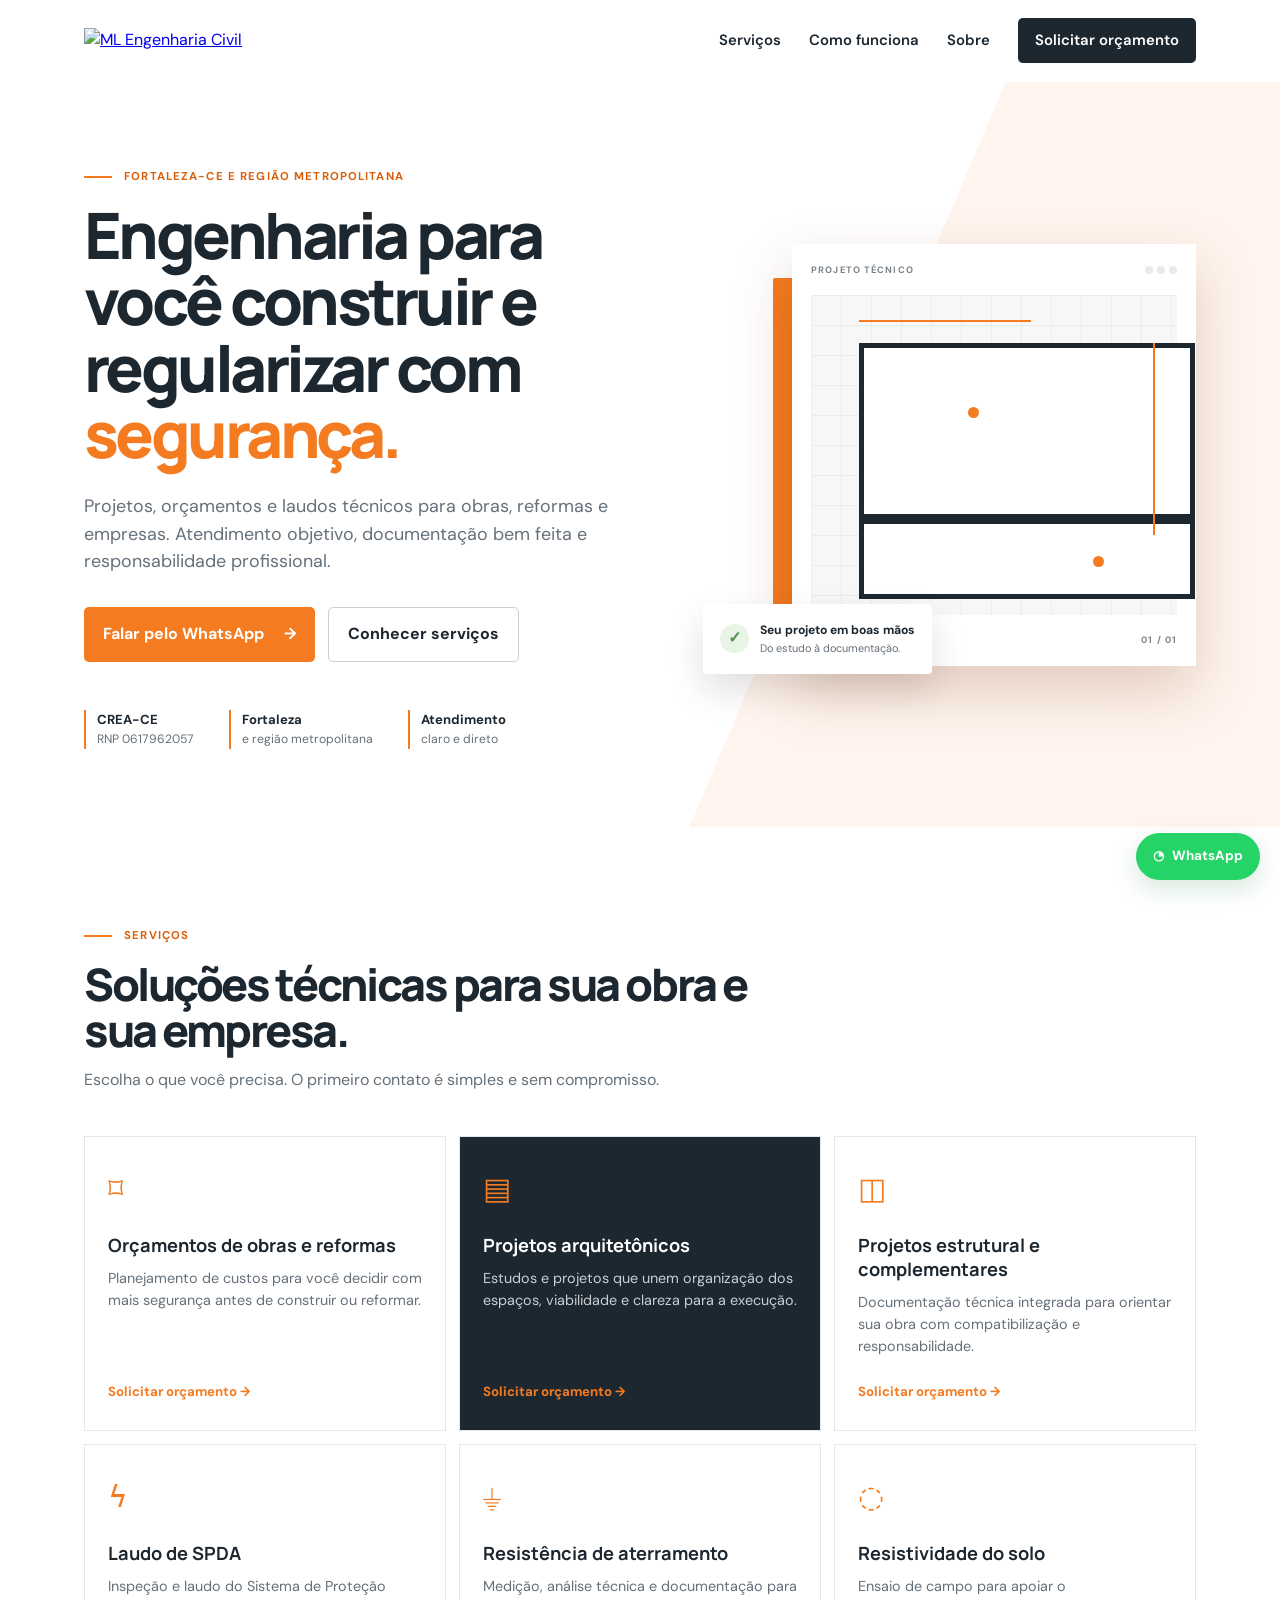
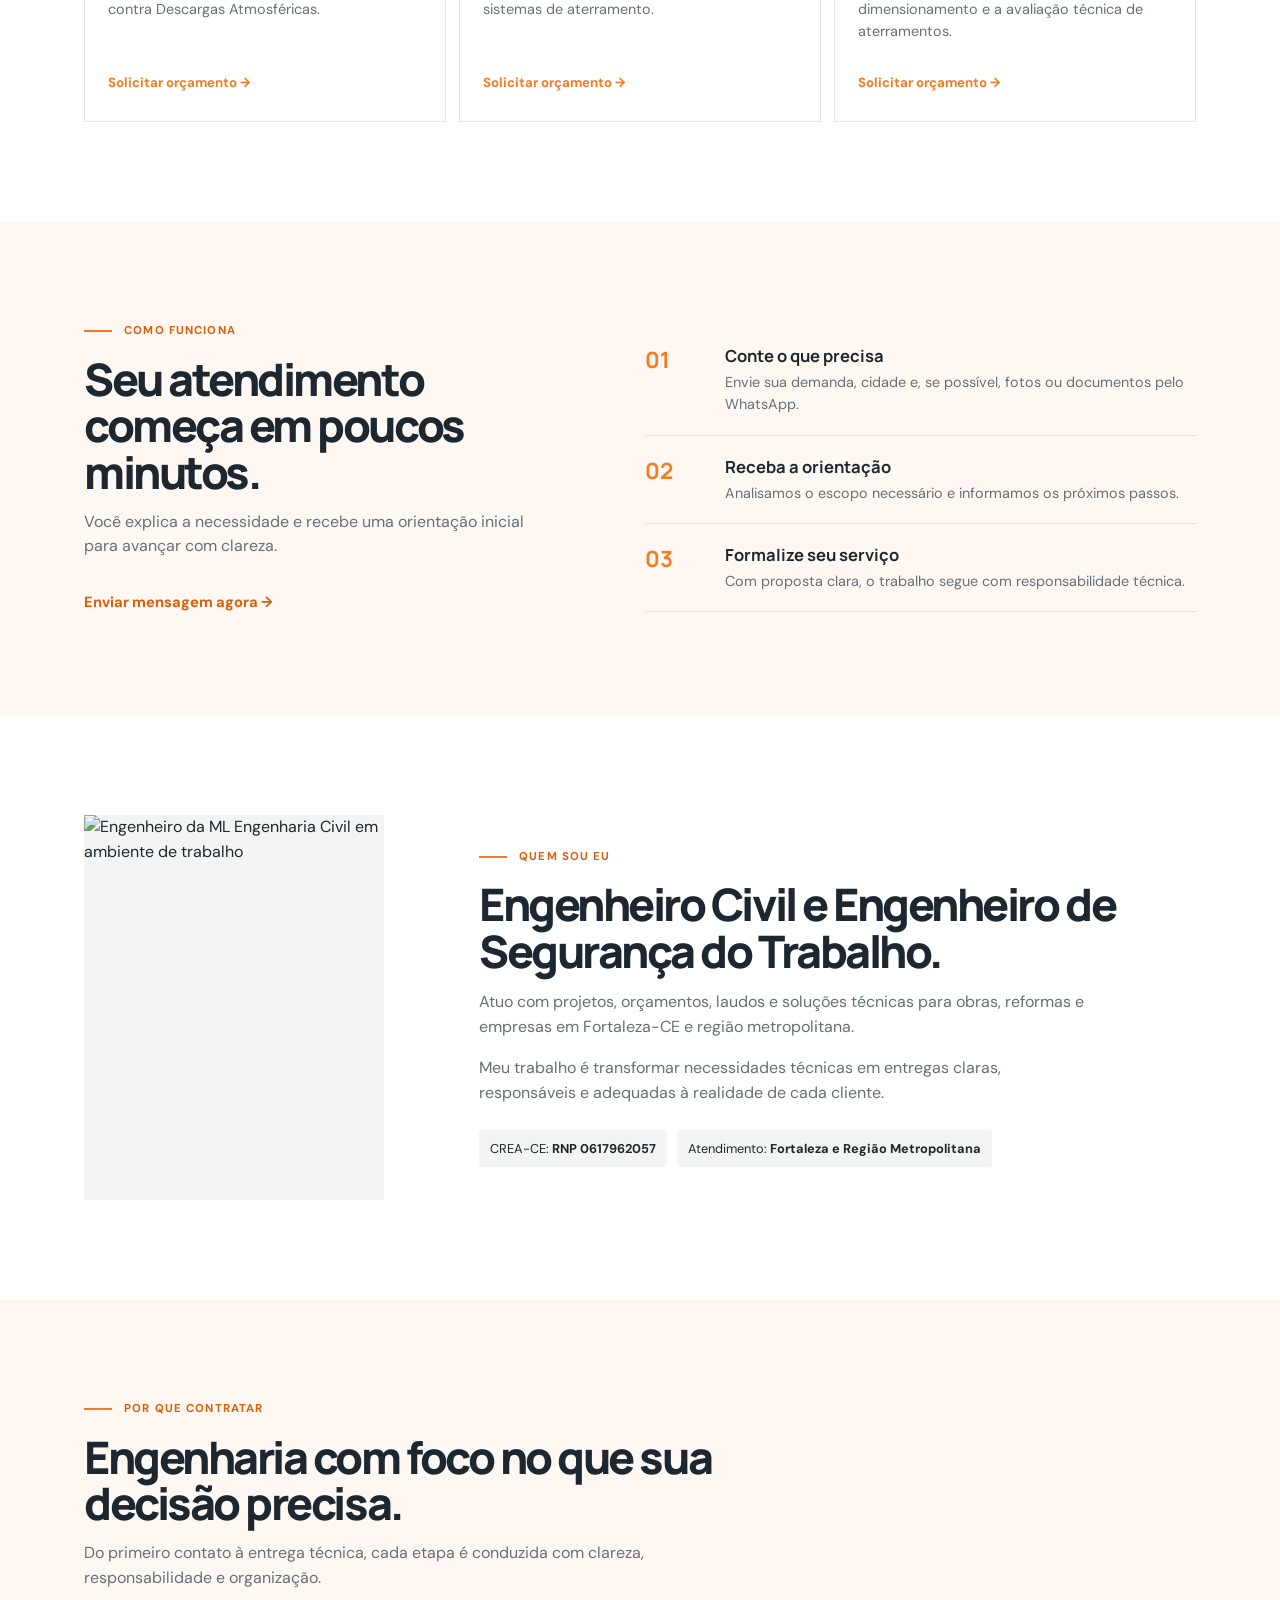
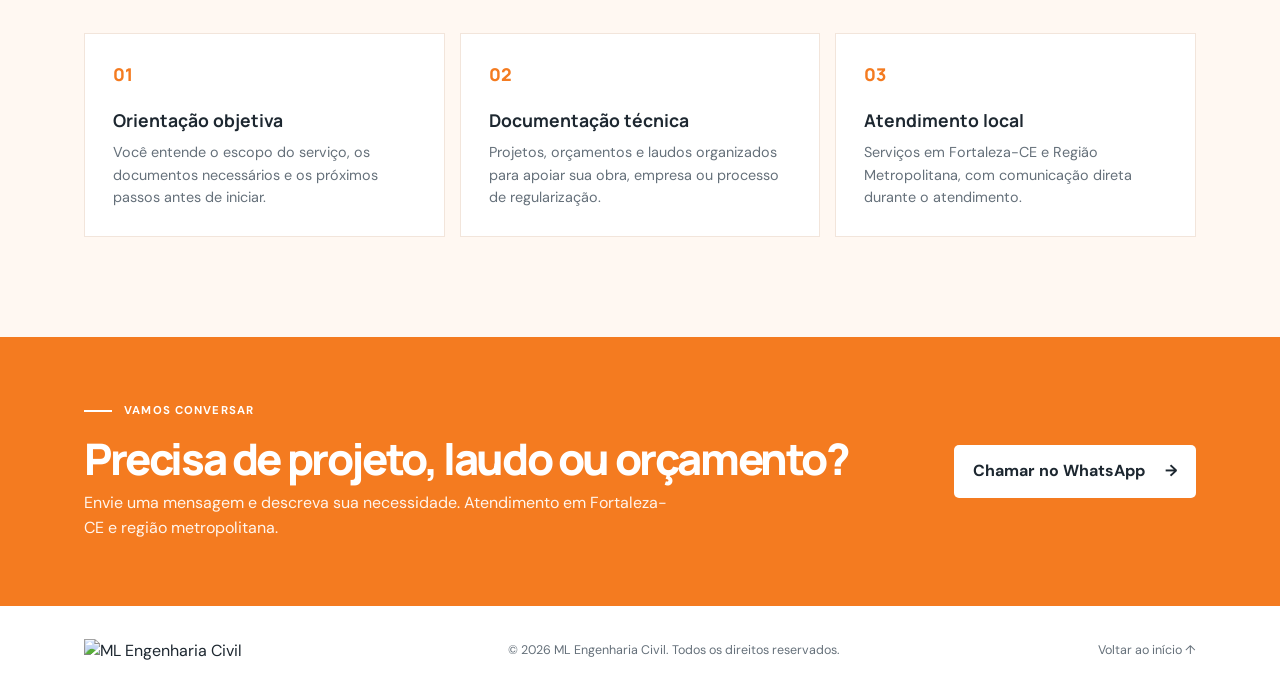
==== index.html @ 09a80d96 "Add files via upload" ====
<!doctype html>
<html lang="pt-BR">
  <head>
    <meta charset="UTF-8" />
    <meta name="viewport" content="width=device-width, initial-scale=1.0" />
    <meta name="description" content="ML Engenharia Civil em Fortaleza-CE: projetos, orçamentos, laudos de SPDA, aterramento e segurança do trabalho." />
    <meta name="theme-color" content="#f47b20" />
    <title>ML Engenharia Civil | Projetos, Laudos e Orçamentos</title>
    <link rel="preconnect" href="https://fonts.googleapis.com" />
    <link rel="preconnect" href="https://fonts.gstatic.com" crossorigin />
    <link href="https://fonts.googleapis.com/css2?family=DM+Sans:wght@400;500;600;700&family=Manrope:wght@600;700;800&display=swap" rel="stylesheet" />
    <link rel="stylesheet" href="styles.css" />
    <link rel="stylesheet" href="updates.css" />
  </head>
  <body>
    <header class="topbar">
      <div class="container nav">
        <a class="brand" href="#inicio" aria-label="ML Engenharia Civil">
          <img src="assets/logo_ml_engenharia.png" alt="ML Engenharia Civil" />
        </a>
        <button class="menu-button" aria-label="Abrir menu" aria-expanded="false">☰</button>
        <nav aria-label="Navegação principal">
          <a href="#servicos">Serviços</a>
          <a href="#como-funciona">Como funciona</a>
          <a href="#sobre">Sobre</a>
          <a class="nav-cta whatsapp-link" href="#contato">Solicitar orçamento</a>
        </nav>
      </div>
    </header>

    <main>
      <section class="hero" id="inicio">
        <div class="container hero-grid">
          <div class="hero-copy">
            <p class="eyebrow"><span></span> Fortaleza-CE e Região Metropolitana</p>
            <h1>Engenharia para você construir e regularizar com <em>segurança.</em></h1>
            <p class="lead">Projetos, orçamentos e laudos técnicos para obras, reformas e empresas. Atendimento objetivo, documentação bem feita e responsabilidade profissional.</p>
            <div class="hero-actions">
              <a class="button button-primary whatsapp-link" href="#contato">Falar pelo WhatsApp <span>→</span></a>
              <a class="button button-secondary" href="#servicos">Conhecer serviços</a>
            </div>
            <div class="trust-row" aria-label="Diferenciais">
              <div><strong>CREA-CE</strong><span>RNP 0617962057</span></div>
              <div><strong>Fortaleza</strong><span>e região metropolitana</span></div>
              <div><strong>Atendimento</strong><span>claro e direto</span></div>
            </div>
          </div>
          <div class="hero-visual" aria-hidden="true">
            <div class="orange-block"></div>
            <div class="drawing-card">
              <div class="drawing-top"><span>PROJETO TÉCNICO</span><i></i><i></i><i></i></div>
              <div class="plan"><div class="room r1"></div><div class="room r2"></div><div class="room r3"></div><div class="dimension d1"></div><div class="dimension d2"></div><b class="pin p1"></b><b class="pin p2"></b></div>
              <div class="drawing-foot"><span>ESTUDO PRELIMINAR</span><strong>01 / 01</strong></div>
            </div>
            <div class="float-card"><span class="check">✓</span><div><strong>Seu projeto em boas mãos</strong><small>Do estudo à documentação.</small></div></div>
          </div>
        </div>
      </section>

      <section class="services section" id="servicos">
        <div class="container">
          <div class="section-heading"><p class="eyebrow"><span></span> Serviços</p><h2>Soluções técnicas para sua obra e sua empresa.</h2><p>Escolha o que você precisa. O primeiro contato é simples e sem compromisso.</p></div>
          <div class="service-grid">
            <article class="service-card"><div class="icon">⌑</div><h3>Orçamentos de obras e reformas</h3><p>Planejamento de custos para você decidir com mais segurança antes de construir ou reformar.</p><a class="whatsapp-link" href="#contato" data-service="Orçamento de obra ou reforma">Solicitar orçamento →</a></article>
            <article class="service-card featured"><div class="icon">▤</div><h3>Projetos arquitetônicos</h3><p>Estudos e projetos que unem organização dos espaços, viabilidade e clareza para a execução.</p><a class="whatsapp-link" href="#contato" data-service="Projeto arquitetônico">Solicitar orçamento →</a></article>
            <article class="service-card"><div class="icon">◫</div><h3>Projetos estrutural e complementares</h3><p>Documentação técnica integrada para orientar sua obra com compatibilização e responsabilidade.</p><a class="whatsapp-link" href="#contato" data-service="Projeto estrutural ou complementar">Solicitar orçamento →</a></article>
            <article class="service-card"><div class="icon">ϟ</div><h3>Laudo de SPDA</h3><p>Inspeção e laudo do Sistema de Proteção contra Descargas Atmosféricas.</p><a class="whatsapp-link" href="#contato" data-service="Laudo de SPDA">Solicitar orçamento →</a></article>
            <article class="service-card"><div class="icon">⏚</div><h3>Resistência de aterramento</h3><p>Medição, análise técnica e documentação para sistemas de aterramento.</p><a class="whatsapp-link" href="#contato" data-service="Laudo de resistência de aterramento">Solicitar orçamento →</a></article>
            <article class="service-card"><div class="icon">◌</div><h3>Resistividade do solo</h3><p>Ensaio de campo para apoiar o dimensionamento e a avaliação técnica de aterramentos.</p><a class="whatsapp-link" href="#contato" data-service="Ensaio de resistividade do solo">Solicitar orçamento →</a></article>
          </div>
        </div>
      </section>

      <section class="process section" id="como-funciona">
        <div class="container process-layout">
          <div><p class="eyebrow"><span></span> Como funciona</p><h2>Seu atendimento começa em poucos minutos.</h2><p class="lead small">Você explica a necessidade e recebe uma orientação inicial para avançar com clareza.</p><a class="text-link whatsapp-link" href="#contato">Enviar mensagem agora →</a></div>
          <ol class="steps"><li><span>01</span><div><h3>Conte o que precisa</h3><p>Envie sua demanda, cidade e, se possível, fotos ou documentos pelo WhatsApp.</p></div></li><li><span>02</span><div><h3>Receba a orientação</h3><p>Analisamos o escopo necessário e informamos os próximos passos.</p></div></li><li><span>03</span><div><h3>Formalize seu serviço</h3><p>Com proposta clara, o trabalho segue com responsabilidade técnica.</p></div></li></ol>
        </div>
      </section>

      <section class="about section" id="sobre">
        <div class="container about-grid"><div class="profile-photo"><img src="assets/engenheiro-ml.jpg" alt="Engenheiro da ML Engenharia Civil em ambiente de trabalho" /></div><div><p class="eyebrow"><span></span> Quem sou eu</p><h2>Engenheiro Civil e Engenheiro de Segurança do Trabalho.</h2><p>Atuo com projetos, orçamentos, laudos e soluções técnicas para obras, reformas e empresas em Fortaleza-CE e região metropolitana.</p><p>Meu trabalho é transformar necessidades técnicas em entregas claras, responsáveis e adequadas à realidade de cada cliente.</p><div class="credentials"><span>CREA-CE: <b>RNP 0617962057</b></span><span>Atendimento: <b>Fortaleza e Região Metropolitana</b></span></div></div></div>
      </section>

      <section class="testimonials section" id="diferenciais"><div class="container"><div class="section-heading"><p class="eyebrow"><span></span> Por que contratar</p><h2>Engenharia com foco no que sua decisão precisa.</h2><p>Do primeiro contato à entrega técnica, cada etapa é conduzida com clareza, responsabilidade e organização.</p></div><div class="testimonial-grid"><article class="difference-card"><span>01</span><h3>Orientação objetiva</h3><p>Você entende o escopo do serviço, os documentos necessários e os próximos passos antes de iniciar.</p></article><article class="difference-card"><span>02</span><h3>Documentação técnica</h3><p>Projetos, orçamentos e laudos organizados para apoiar sua obra, empresa ou processo de regularização.</p></article><article class="difference-card"><span>03</span><h3>Atendimento local</h3><p>Serviços em Fortaleza-CE e Região Metropolitana, com comunicação direta durante o atendimento.</p></article></div></div></section>

      <section class="contact" id="contato"><div class="container contact-box"><div><p class="eyebrow light"><span></span> Vamos conversar</p><h2>Precisa de projeto, laudo ou orçamento?</h2><p>Envie uma mensagem e descreva sua necessidade. Atendimento em Fortaleza-CE e região metropolitana.</p></div><a class="button button-white whatsapp-link" href="#contato">Chamar no WhatsApp <span>→</span></a></div></section>
    </main>

    <footer><div class="container footer"><img src="assets/logo_ml_engenharia.png" alt="ML Engenharia Civil" /><p>© <span id="year"></span> ML Engenharia Civil. Todos os direitos reservados.</p><a href="#inicio">Voltar ao início ↑</a></div></footer>
    <a class="floating-whatsapp whatsapp-link" href="#contato" aria-label="Falar pelo WhatsApp">◔<span>WhatsApp</span></a>
    <script src="script.js"></script>
  </body>
</html>
---- styles.css ----
:root{--orange:#f47b20;--orange-dark:#d95f0a;--ink:#1d2730;--muted:#65707a;--cream:#fff8f2;--line:#e5e8ea}*{box-sizing:border-box}html{scroll-behavior:smooth}body{margin:0;color:var(--ink);font-family:"DM Sans",sans-serif;line-height:1.55}.container{max-width:1160px;margin:auto;padding:0 24px}.topbar{height:82px;display:flex;align-items:center;background:#fff;position:sticky;top:0;z-index:20;border-bottom:1px solid transparent}.nav{display:flex;align-items:center;justify-content:space-between;width:100%}.brand img{display:block;width:225px;height:auto}.nav nav{display:flex;gap:28px;align-items:center}.nav nav a{font-size:.93rem;font-weight:600;text-decoration:none;color:var(--ink)}.nav .nav-cta{background:var(--ink);color:#fff;padding:11px 17px;border-radius:5px}.menu-button{display:none;background:none;border:0;font-size:1.5rem}.hero{overflow:hidden;background:linear-gradient(113deg,#fff 63%,#fff5ee 63%);padding:86px 0 78px}.hero-grid{display:grid;grid-template-columns:1.06fr .94fr;gap:64px;align-items:center}.eyebrow{letter-spacing:.1em;text-transform:uppercase;font-size:.71rem;font-weight:700;color:var(--orange-dark);margin:0 0 16px}.eyebrow span{display:inline-block;width:28px;height:2px;background:var(--orange);vertical-align:middle;margin:0 8px 0 0}.hero h1,.section h2,.contact h2{font:800 clamp(2.6rem,5vw,4.55rem)/1.04 Manrope,sans-serif;letter-spacing:-.055em;margin:0 0 25px}.hero h1 em{font-style:normal;color:var(--orange)}.lead{font-size:1.12rem;color:var(--muted);max-width:620px;margin:0 0 31px}.lead.small{font-size:1rem}.hero-actions{display:flex;gap:13px;flex-wrap:wrap}.button{display:inline-flex;align-items:center;justify-content:center;gap:20px;padding:14px 19px;border-radius:5px;font-weight:700;text-decoration:none;transition:.2s}.button:hover{transform:translateY(-2px)}.button-primary{background:var(--orange);color:#fff}.button-secondary{color:var(--ink);border:1px solid #cbd0d4}.trust-row{margin-top:48px;display:flex;gap:35px}.trust-row div{display:grid;border-left:2px solid var(--orange);padding-left:11px}.trust-row strong{font-size:.82rem}.trust-row span{font-size:.76rem;color:var(--muted)}.hero-visual{min-height:430px;position:relative}.orange-block{position:absolute;inset:34px 15px 15px 70px;background:var(--orange);border-radius:2px}.drawing-card{position:absolute;background:#fff;box-shadow:0 24px 55px #762e0a36;width:82%;right:0;top:0;padding:19px}.drawing-top,.drawing-foot{display:flex;justify-content:space-between;align-items:center;font-size:.58rem;letter-spacing:.12em;color:#7b8388;font-weight:700}.drawing-top i{width:8px;height:8px;background:#e7ebed;border-radius:50%;margin-left:4px}.drawing-top i:first-of-type{margin-left:auto}.plan{height:320px;margin:18px 0;background:#f6f7f6;position:relative;background-image:linear-gradient(#e9edec 1px,transparent 1px),linear-gradient(90deg,#e9edec 1px,transparent 1px);background-size:30px 30px}.room{position:absolute;border:5px solid var(--ink);background:#fff}.r1{width:58%;height:55%;top:15%;left:13%;border-right:0}.r2{width:34%;height:55%;top:15%;left:71%;border-left:0}.r3{width:92%;height:25%;top:70%;left:13%}.dimension{position:absolute;border-top:2px solid var(--orange)}.d1{width:47%;top:8%;left:13%}.d2{height:60%;border-left:2px solid var(--orange);top:15%;right:6%}.pin{position:absolute;width:11px;height:11px;border-radius:50%;background:var(--orange)}.p1{top:35%;left:43%}.p2{bottom:15%;right:20%}.float-card{position:absolute;left:0;bottom:0;background:#fff;box-shadow:0 16px 35px #30180d22;border-radius:4px;padding:17px;display:flex;gap:11px;align-items:center}.check{width:29px;height:29px;background:#e8f4e5;border-radius:50%;display:grid;place-items:center;color:#519249;font-weight:700}.float-card strong,.float-card small{display:block}.float-card strong{font-size:.76rem}.float-card small{font-size:.68rem;color:var(--muted)}.section{padding:100px 0}.section-heading{max-width:670px;margin-bottom:43px}.section h2{font-size:clamp(2rem,3.5vw,3.25rem);margin-bottom:14px}.section-heading>p:last-child{color:var(--muted);margin:0}.service-grid{display:grid;grid-template-columns:repeat(4,1fr);gap:13px}.service-card{min-height:278px;border:1px solid var(--line);padding:28px 23px;display:flex;flex-direction:column;transition:.2s}.service-card:hover{box-shadow:0 12px 30px #20314410;transform:translateY(-4px)}.service-card.featured{background:var(--ink);color:#fff}.icon{font-size:1.9rem;color:var(--orange);margin-bottom:21px}.service-card h3{font:700 1.14rem Manrope;margin:0 0 10px}.service-card p{font-size:.9rem;color:var(--muted);margin:0}.featured p{color:#c8d0d5}.service-card a{margin-top:auto;padding-top:24px;color:var(--orange);font-weight:700;font-size:.83rem;text-decoration:none}.process{background:var(--cream)}.process-layout{display:grid;grid-template-columns:.9fr 1.1fr;gap:110px;align-items:center}.text-link{font-size:.92rem;color:var(--orange-dark);font-weight:700;text-decoration:none}.steps{padding:0;margin:0;list-style:none}.steps li{display:grid;grid-template-columns:62px 1fr;gap:18px;padding:19px 0;border-bottom:1px solid #eadfd7}.steps span{font:700 1.4rem Manrope;color:var(--orange)}.steps h3{font:700 1.04rem Manrope;margin:0 0 4px}.steps p{margin:0;color:var(--muted);font-size:.9rem}.about-grid{display:grid;grid-template-columns:300px 1fr;gap:95px;align-items:center}.about-mark{font:800 8rem/1 Manrope;letter-spacing:-.1em;color:var(--orange);position:relative}.about-mark:after{content:"";position:absolute;background:var(--ink);height:6px;width:115px;left:15px;bottom:-14px}.about p:not(.eyebrow){color:var(--muted);max-width:620px}.credentials{display:flex;gap:10px;flex-wrap:wrap;margin-top:24px}.credentials span{font-size:.8rem;background:#f3f5f5;padding:9px 11px;border-radius:3px}.contact{background:var(--orange);padding:65px 0}.contact-box{display:flex;justify-content:space-between;gap:30px;align-items:center;color:#fff}.contact h2{font-size:clamp(2rem,3.4vw,3.25rem);margin:0 0 10px}.contact p:not(.eyebrow){max-width:590px;margin:0;color:#fff5ed}.eyebrow.light{color:#fff}.eyebrow.light span{background:#fff}.button-white{background:#fff;color:var(--ink);flex:0 0 auto}footer{padding:33px 0;background:#fff}.footer{display:flex;align-items:center;justify-content:space-between;gap:20px}.footer img{width:165px}.footer p,.footer a{margin:0;font-size:.78rem;color:var(--muted);text-decoration:none}.floating-whatsapp{position:fixed;right:20px;bottom:20px;background:#25D366;color:#fff;border-radius:50px;padding:13px 17px;display:flex;gap:8px;text-decoration:none;box-shadow:0 9px 25px #237d402e;font-weight:700;font-size:.84rem;z-index:10}@media(max-width:850px){.menu-button{display:block}.nav nav{display:none;position:absolute;top:82px;left:0;right:0;background:#fff;flex-direction:column;align-items:stretch;padding:20px 24px;box-shadow:0 12px 20px #0001}.nav nav.open{display:flex}.hero{padding-top:52px;background:#fff}.hero-grid,.process-layout,.about-grid{grid-template-columns:1fr;gap:45px}.hero-visual{max-width:540px;width:100%;justify-self:center}.service-grid{grid-template-columns:repeat(2,1fr)}.about-mark{font-size:5rem}.section{padding:74px 0}.contact-box{align-items:flex-start;flex-direction:column}.button-white{width:100%}}@media(max-width:520px){.container{padding:0 18px}.brand img{width:180px}.hero h1{font-size:2.55rem}.trust-row{gap:13px}.trust-row div{font-size:.8rem}.hero-visual{min-height:340px}.drawing-card{width:88%;padding:12px}.plan{height:245px}.orange-block{left:34px}.service-grid{grid-template-columns:1fr}.footer{align-items:flex-start;flex-direction:column}.floating-whatsapp span{display:none}.floating-whatsapp{padding:15px;border-radius:50%}}
---- updates.css ----
/* Conteúdo acrescentado para a apresentação profissional da ML Engenharia Civil. */
.service-grid { grid-template-columns: repeat(3, 1fr); }
.profile-photo { height: 385px; overflow: hidden; background: #f3f5f5; }
.profile-photo img { display: block; width: 100%; height: 100%; object-fit: cover; object-position: center 32%; }
.testimonials { background: #fff8f2; }
.testimonial-grid { display: grid; grid-template-columns: repeat(3, 1fr); gap: 15px; }
.testimonial-grid figure { margin: 0; padding: 28px; background: #fff; border: 1px solid #f2e5db; }
.testimonial-grid blockquote { margin: 0 0 18px; font: 600 1.08rem/1.5 Manrope, sans-serif; }
.testimonial-grid blockquote::before { content: "“"; color: var(--orange); font-size: 2.4rem; line-height: 0; vertical-align: -.45em; margin-right: 4px; }
.testimonial-grid figcaption { color: var(--muted); font-size: .75rem; }
.difference-card { margin: 0; padding: 28px; background: #fff; border: 1px solid #f2e5db; }
.difference-card span { display: block; margin-bottom: 22px; color: var(--orange); font: 800 1.1rem Manrope, sans-serif; }
.difference-card h3 { margin: 0 0 9px; font: 700 1.1rem Manrope, sans-serif; }
.difference-card p { margin: 0; color: var(--muted); font-size: .9rem; }
@media (max-width: 850px) { .service-grid, .testimonial-grid { grid-template-columns: repeat(2, 1fr); } }
@media (max-width: 520px) { .service-grid, .testimonial-grid { grid-template-columns: 1fr; } }
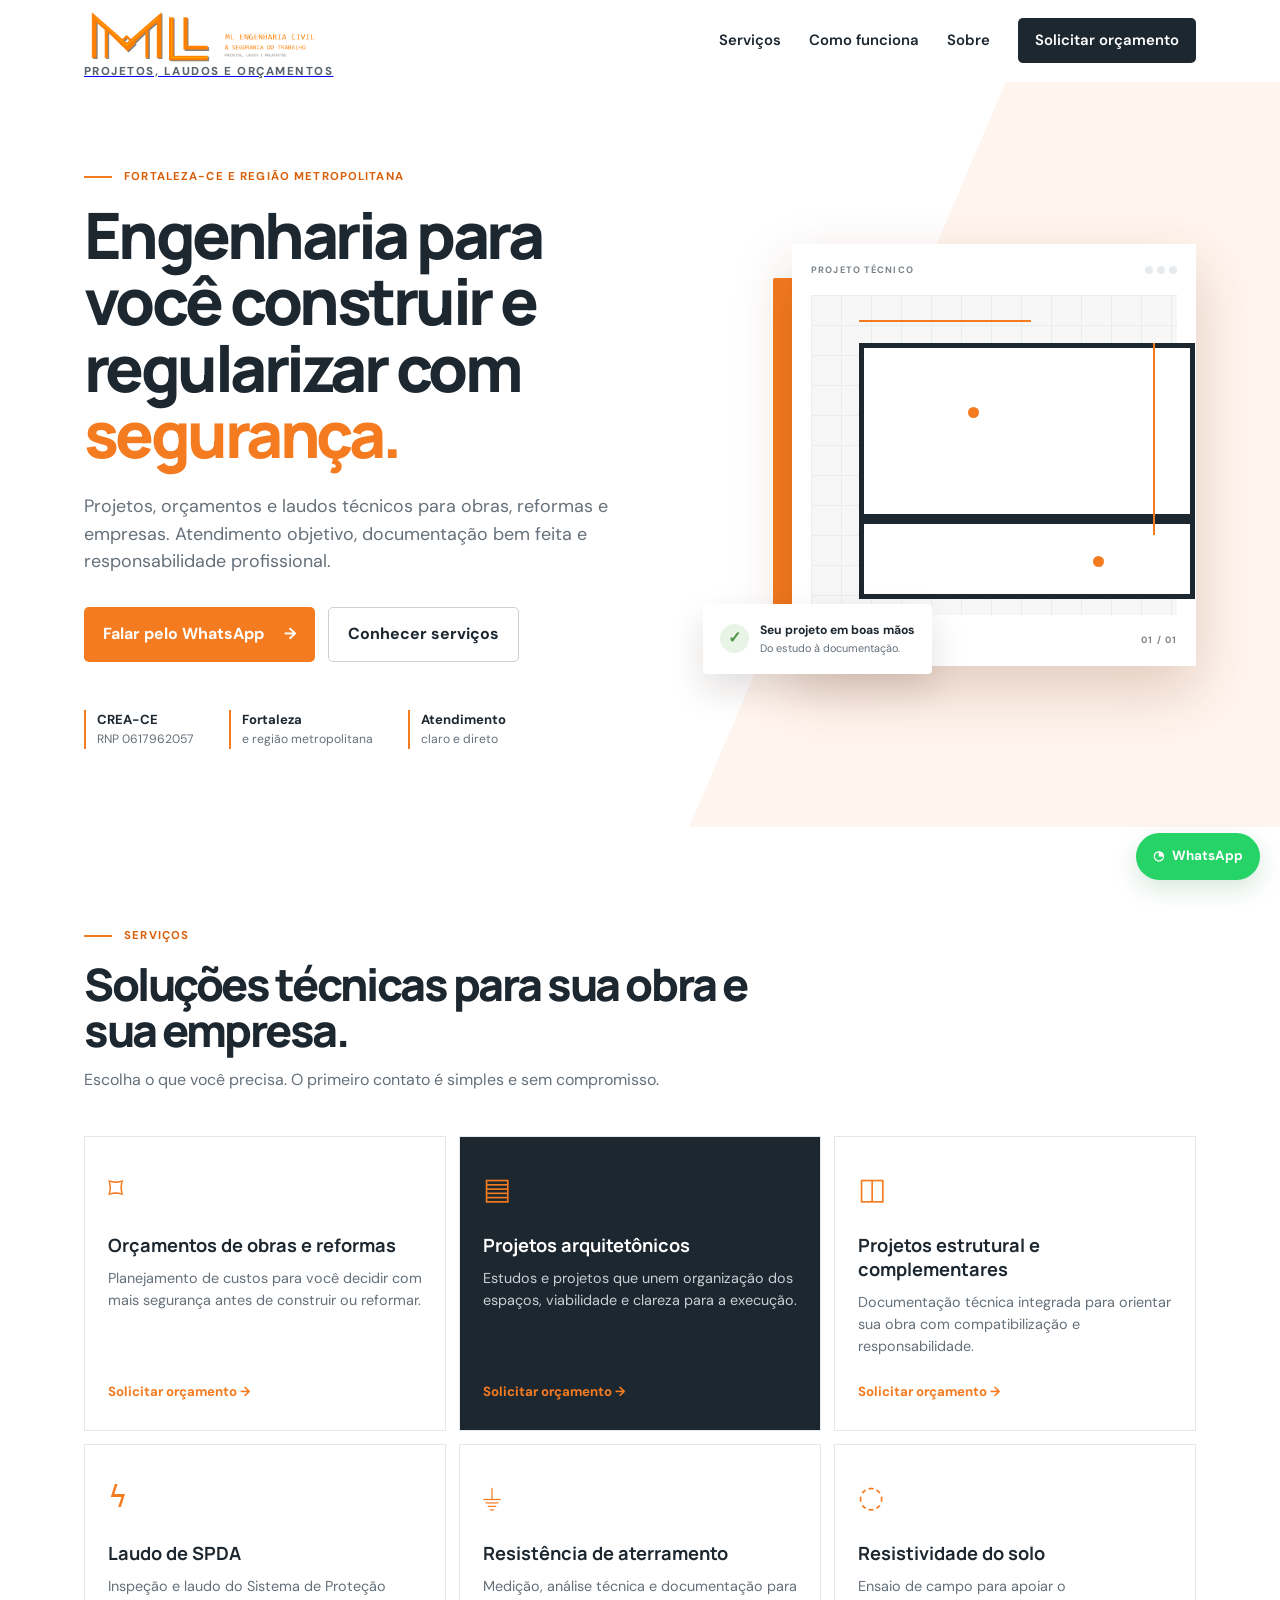
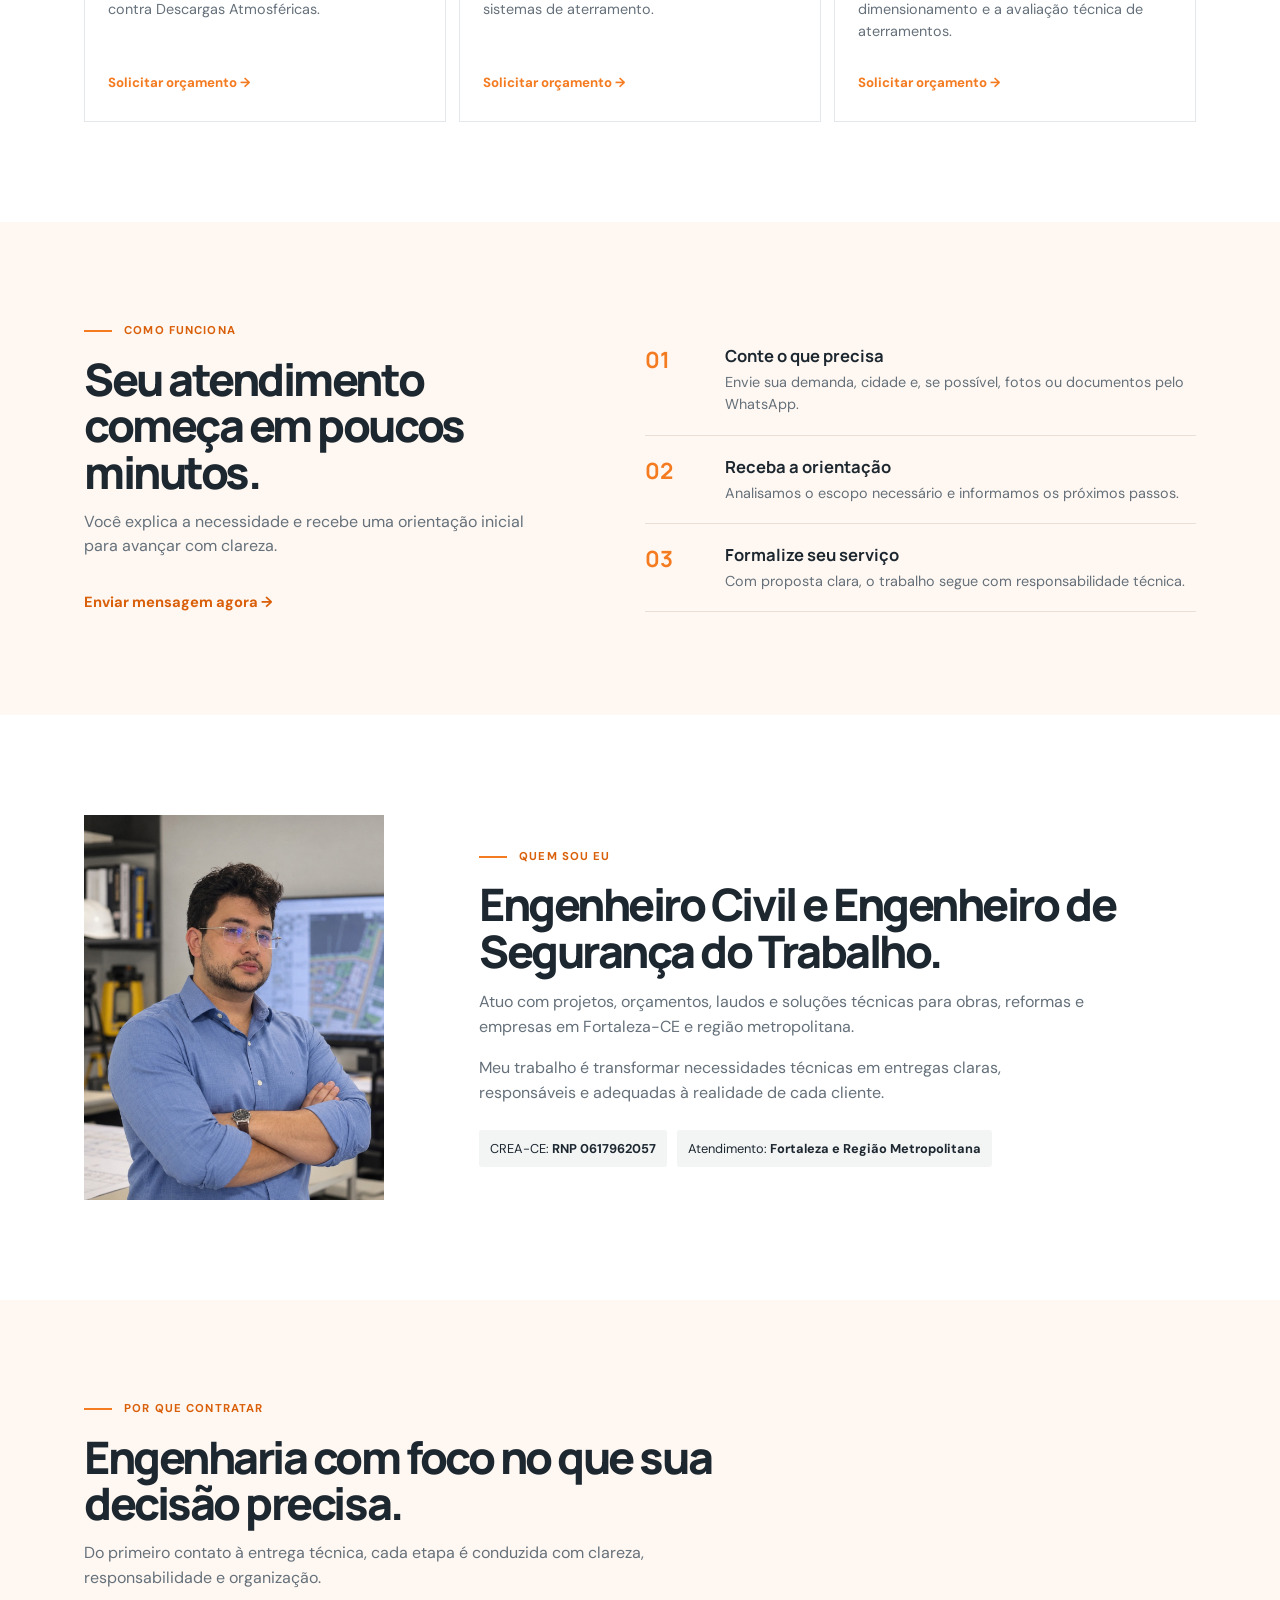
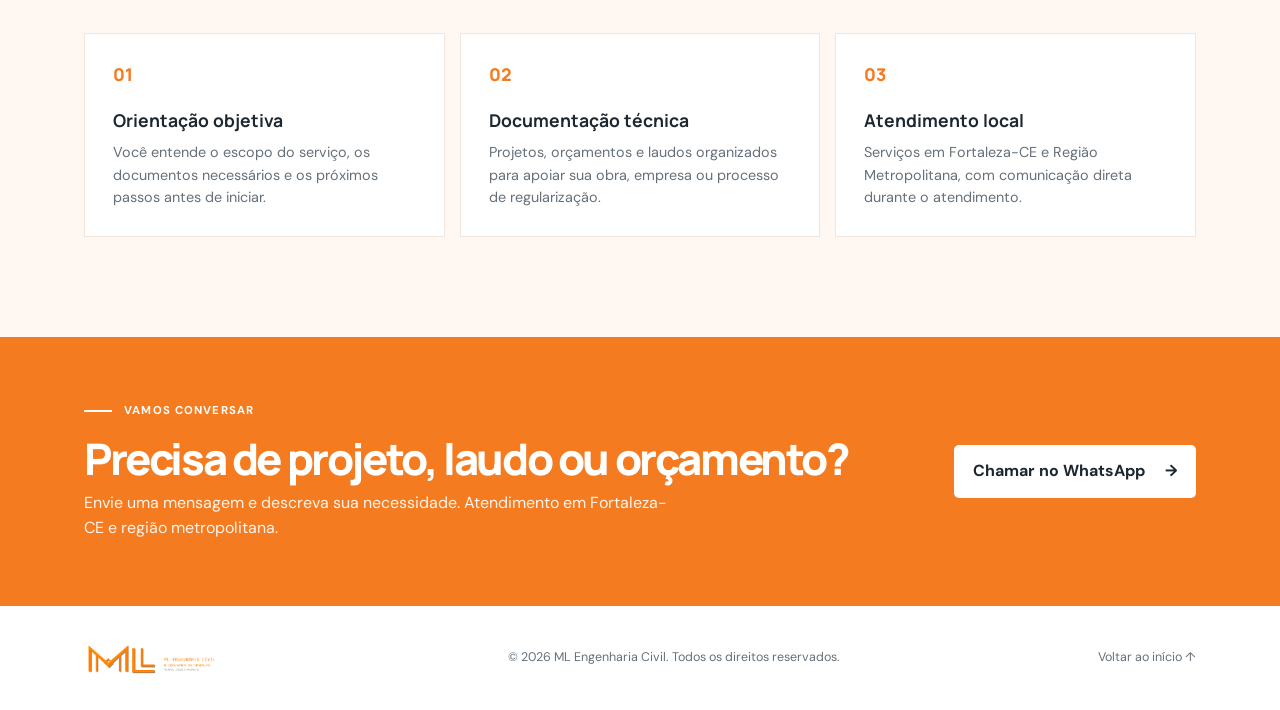
==== commit 61669d8f: "Update index.html" ====
--- a/index.html
+++ b/index.html
@@ -17,6 +17,7 @@
       <div class="container nav">
         <a class="brand" href="#inicio" aria-label="ML Engenharia Civil">
           <img src="assets/logo_ml_engenharia.png" alt="ML Engenharia Civil" />
+          <span class="brand-tagline">Projetos, laudos e orçamentos</span>
         </a>
         <button class="menu-button" aria-label="Abrir menu" aria-expanded="false">☰</button>
         <nav aria-label="Navegação principal">
--- a/updates.css
+++ b/updates.css
@@ -14,3 +14,24 @@
 .difference-card p { margin: 0; color: var(--muted); font-size: .9rem; }
 @media (max-width: 850px) { .service-grid, .testimonial-grid { grid-template-columns: repeat(2, 1fr); } }
 @media (max-width: 520px) { .service-grid, .testimonial-grid { grid-template-columns: 1fr; } }
+
+.brand img { width: 290px; }
+
+@media (max-width: 520px) {
+  .brand img { width: 210px; }
+}
+
+.brand {
+  display: flex;
+  flex-direction: column;
+  align-items: flex-start;
+}
+
+.brand-tagline {
+  margin-top: -5px;
+  color: #59646c;
+  font-size: .72rem;
+  font-weight: 800;
+  letter-spacing: .13em;
+  text-transform: uppercase;
+}
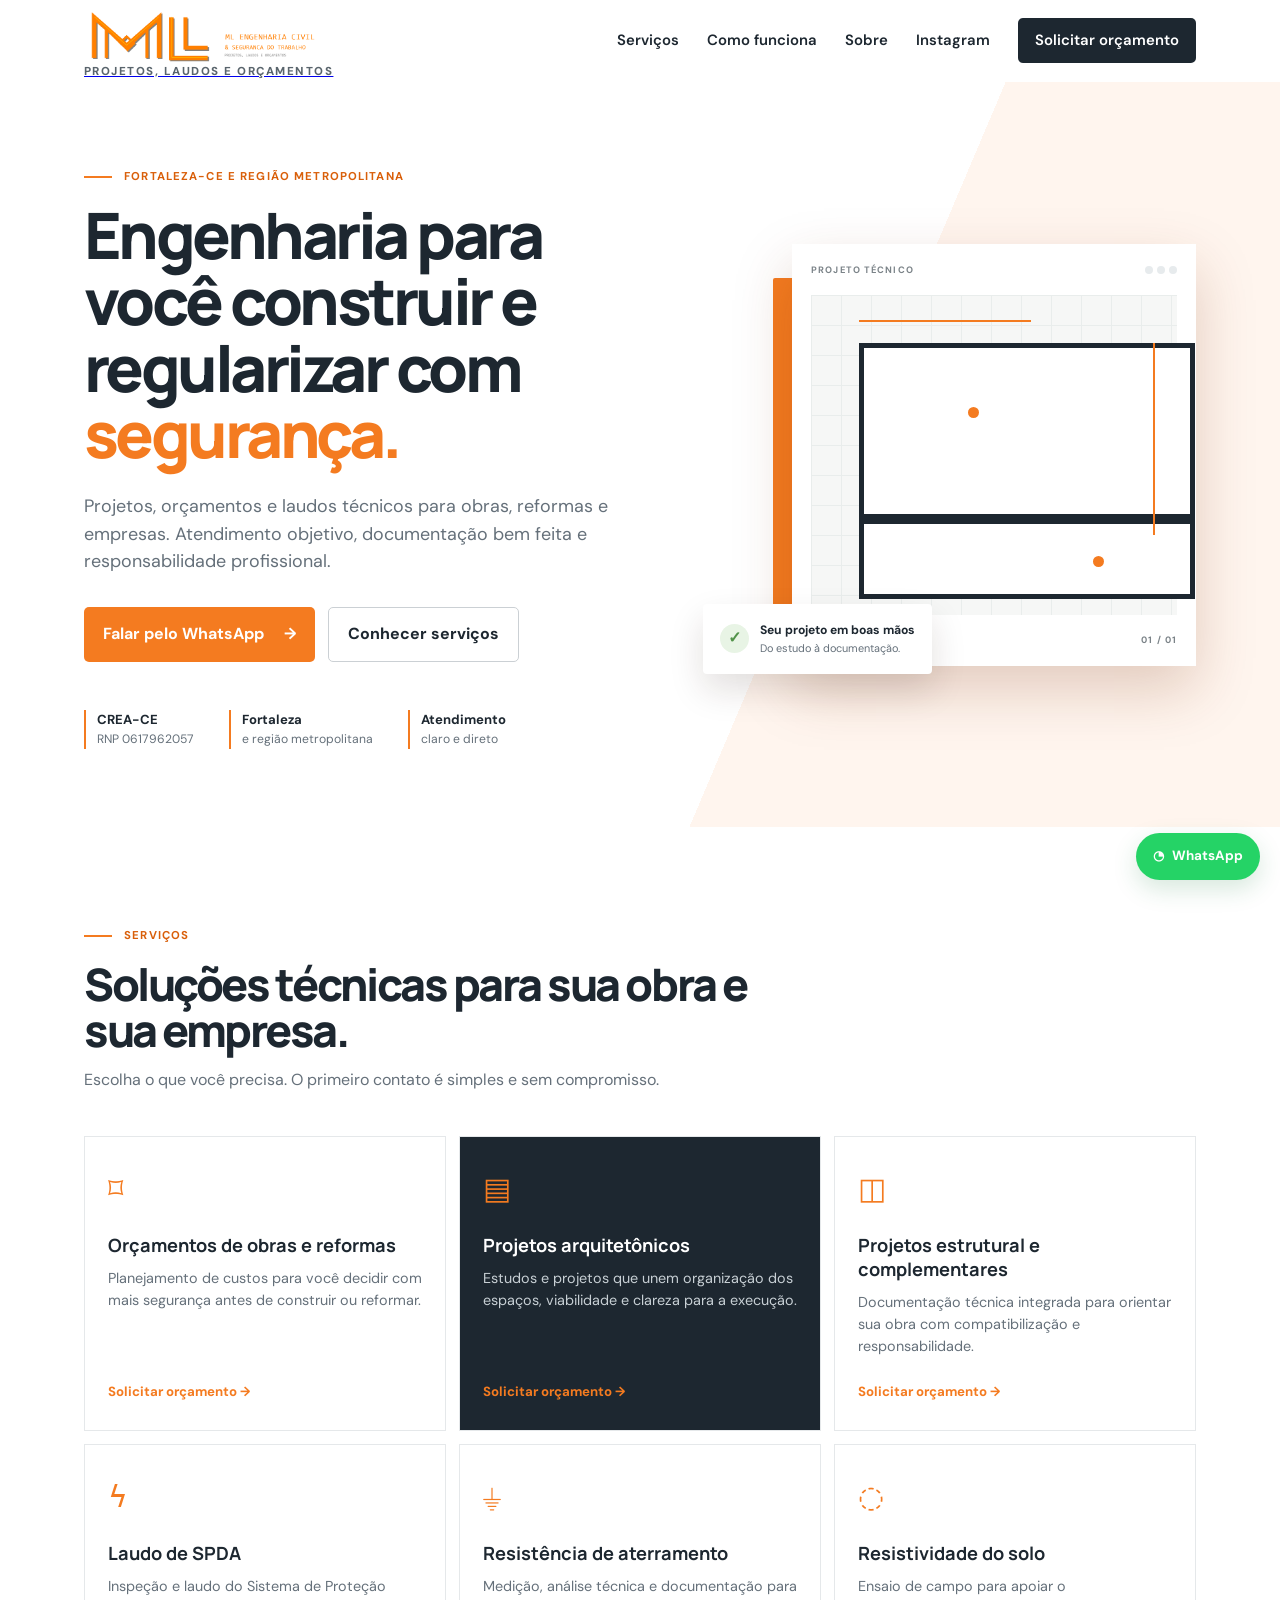
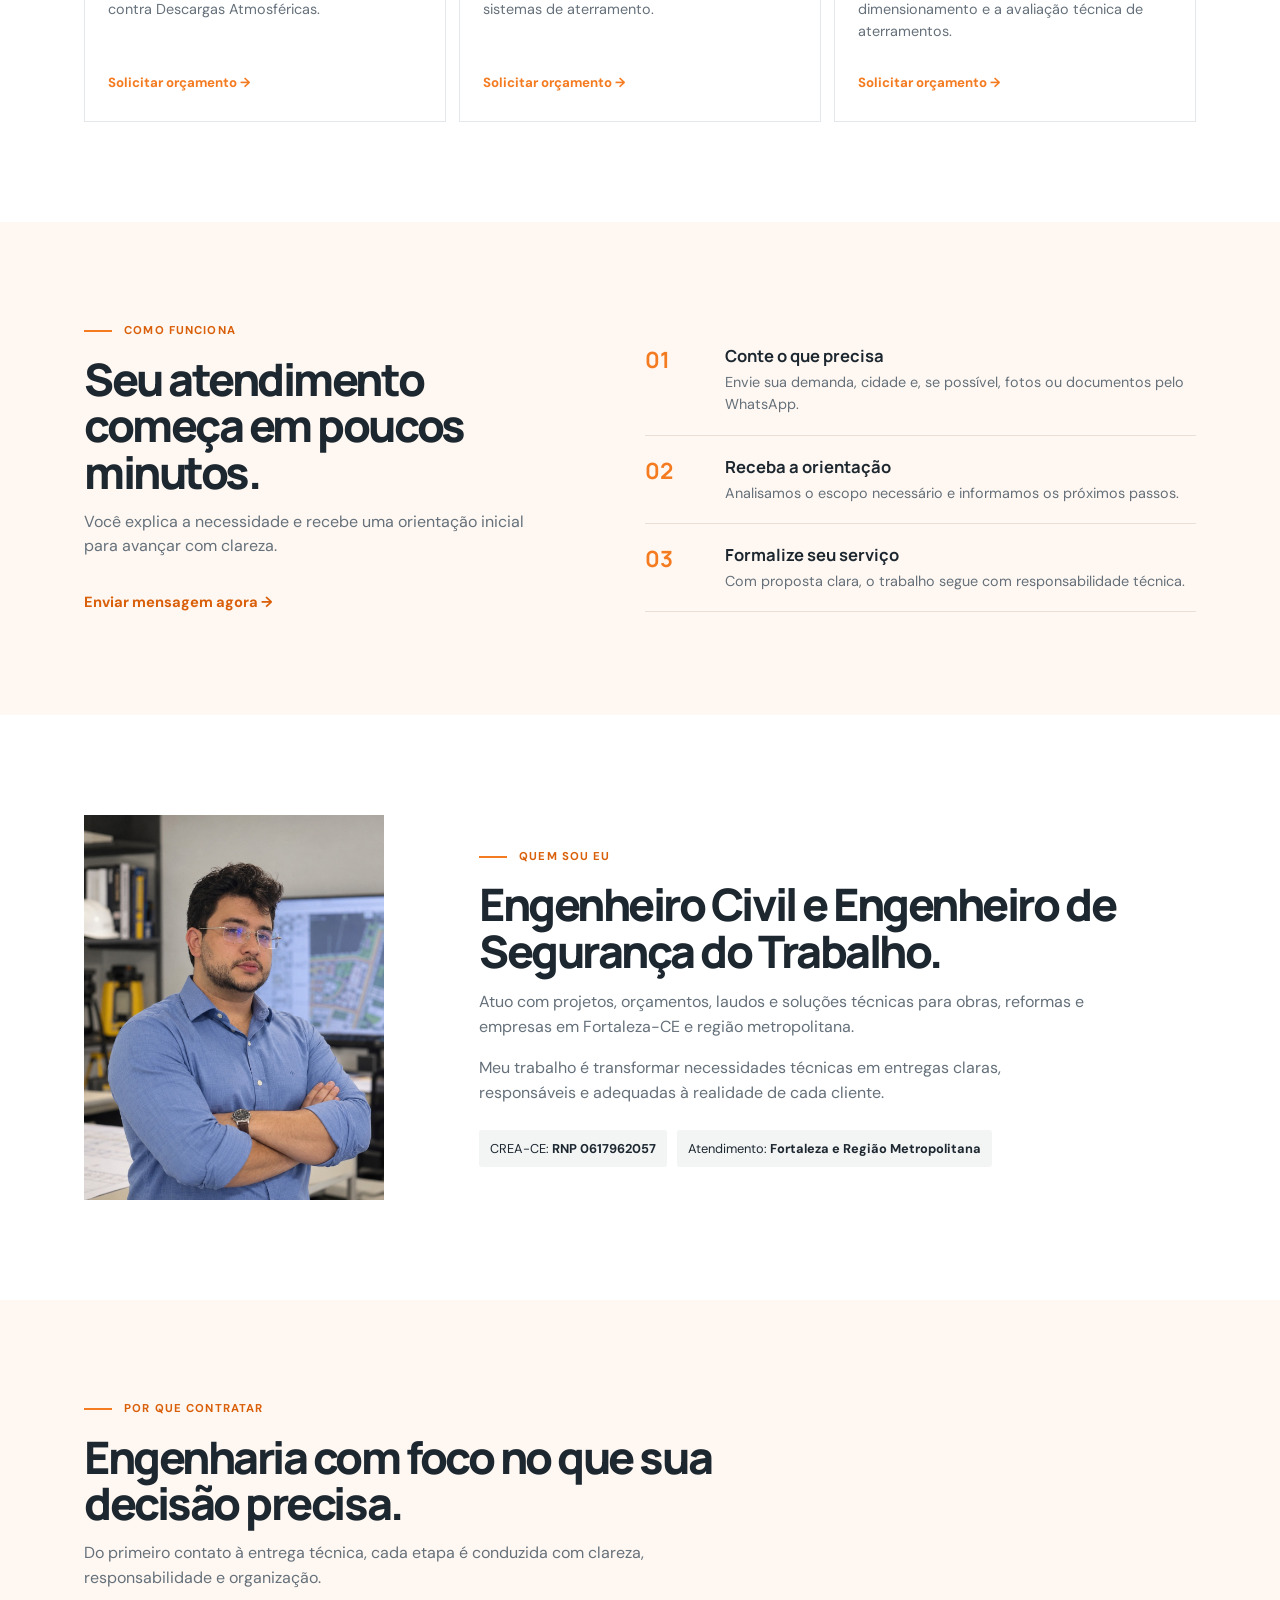
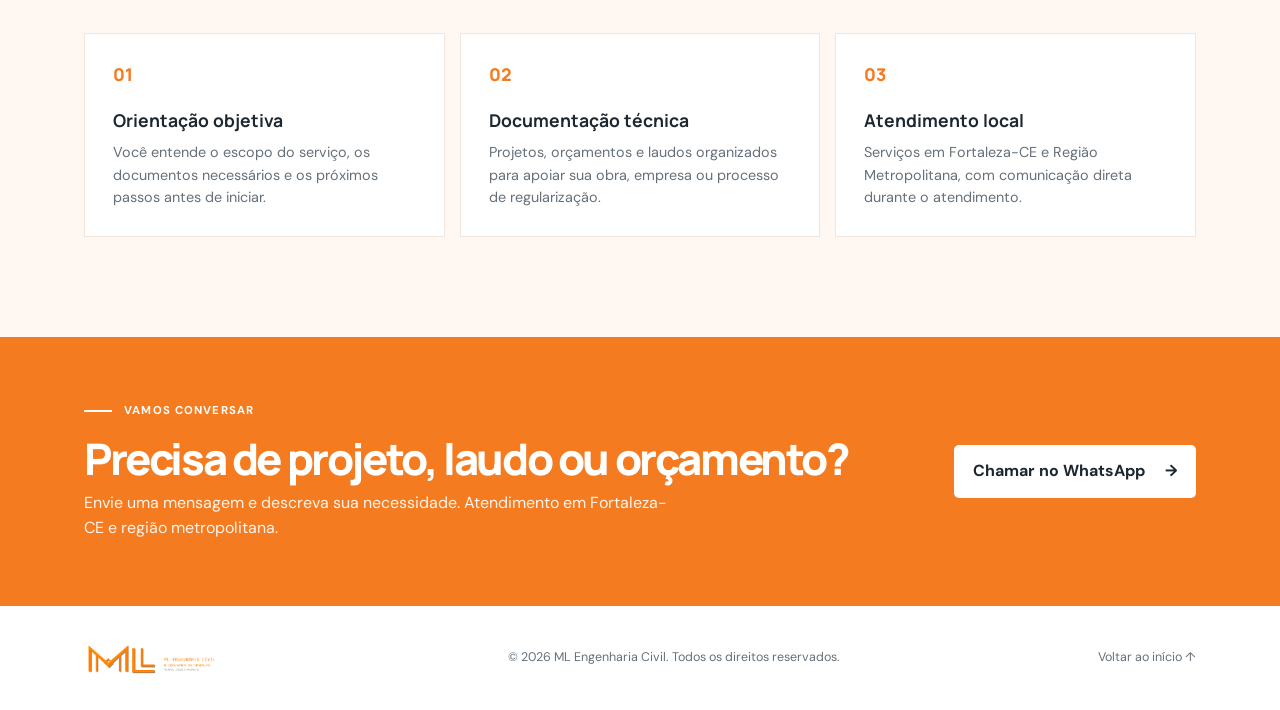
==== commit 2837a596: "Update index.html" ====
--- a/index.html
+++ b/index.html
@@ -24,6 +24,7 @@
           <a href="#servicos">Serviços</a>
           <a href="#como-funciona">Como funciona</a>
           <a href="#sobre">Sobre</a>
+          <a href="https://www.instagram.com/mlengenhariacivileseg/" target="_blank">Instagram</a>
           <a class="nav-cta whatsapp-link" href="#contato">Solicitar orçamento</a>
         </nav>
       </div>
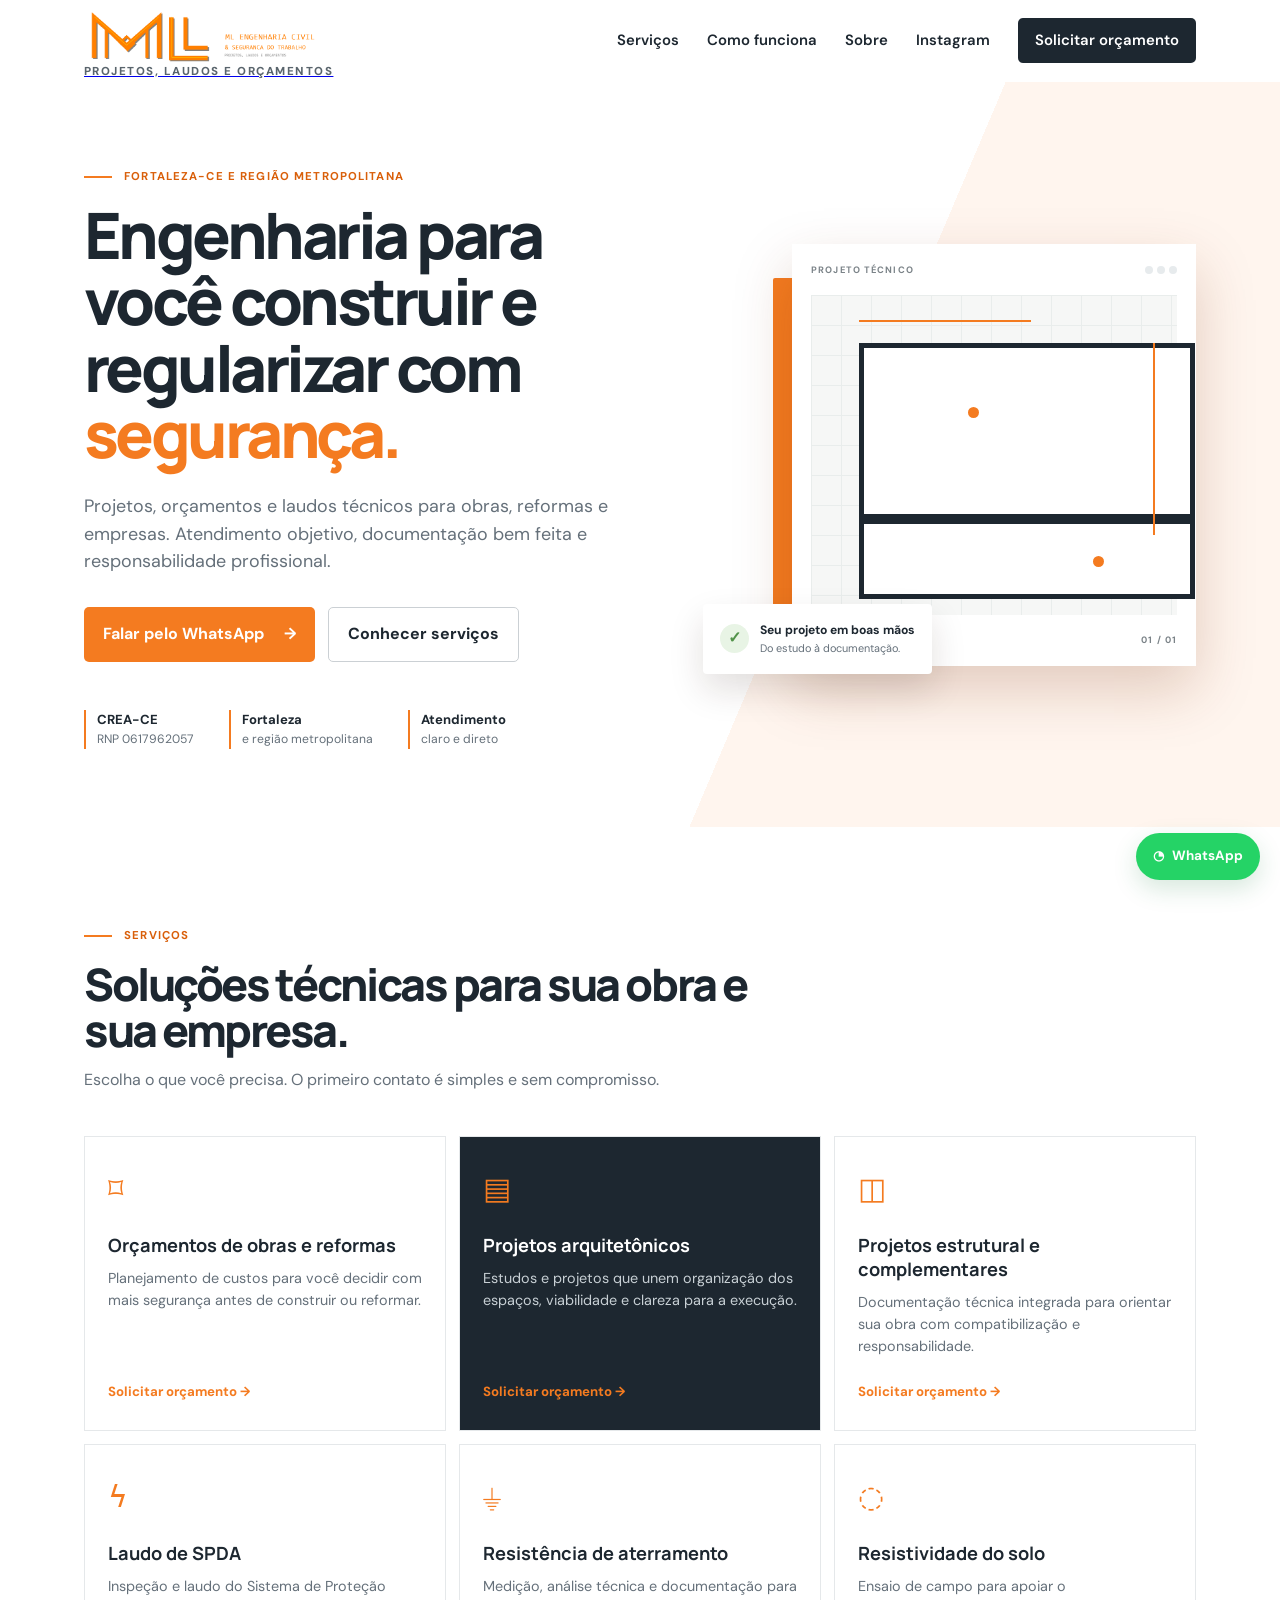
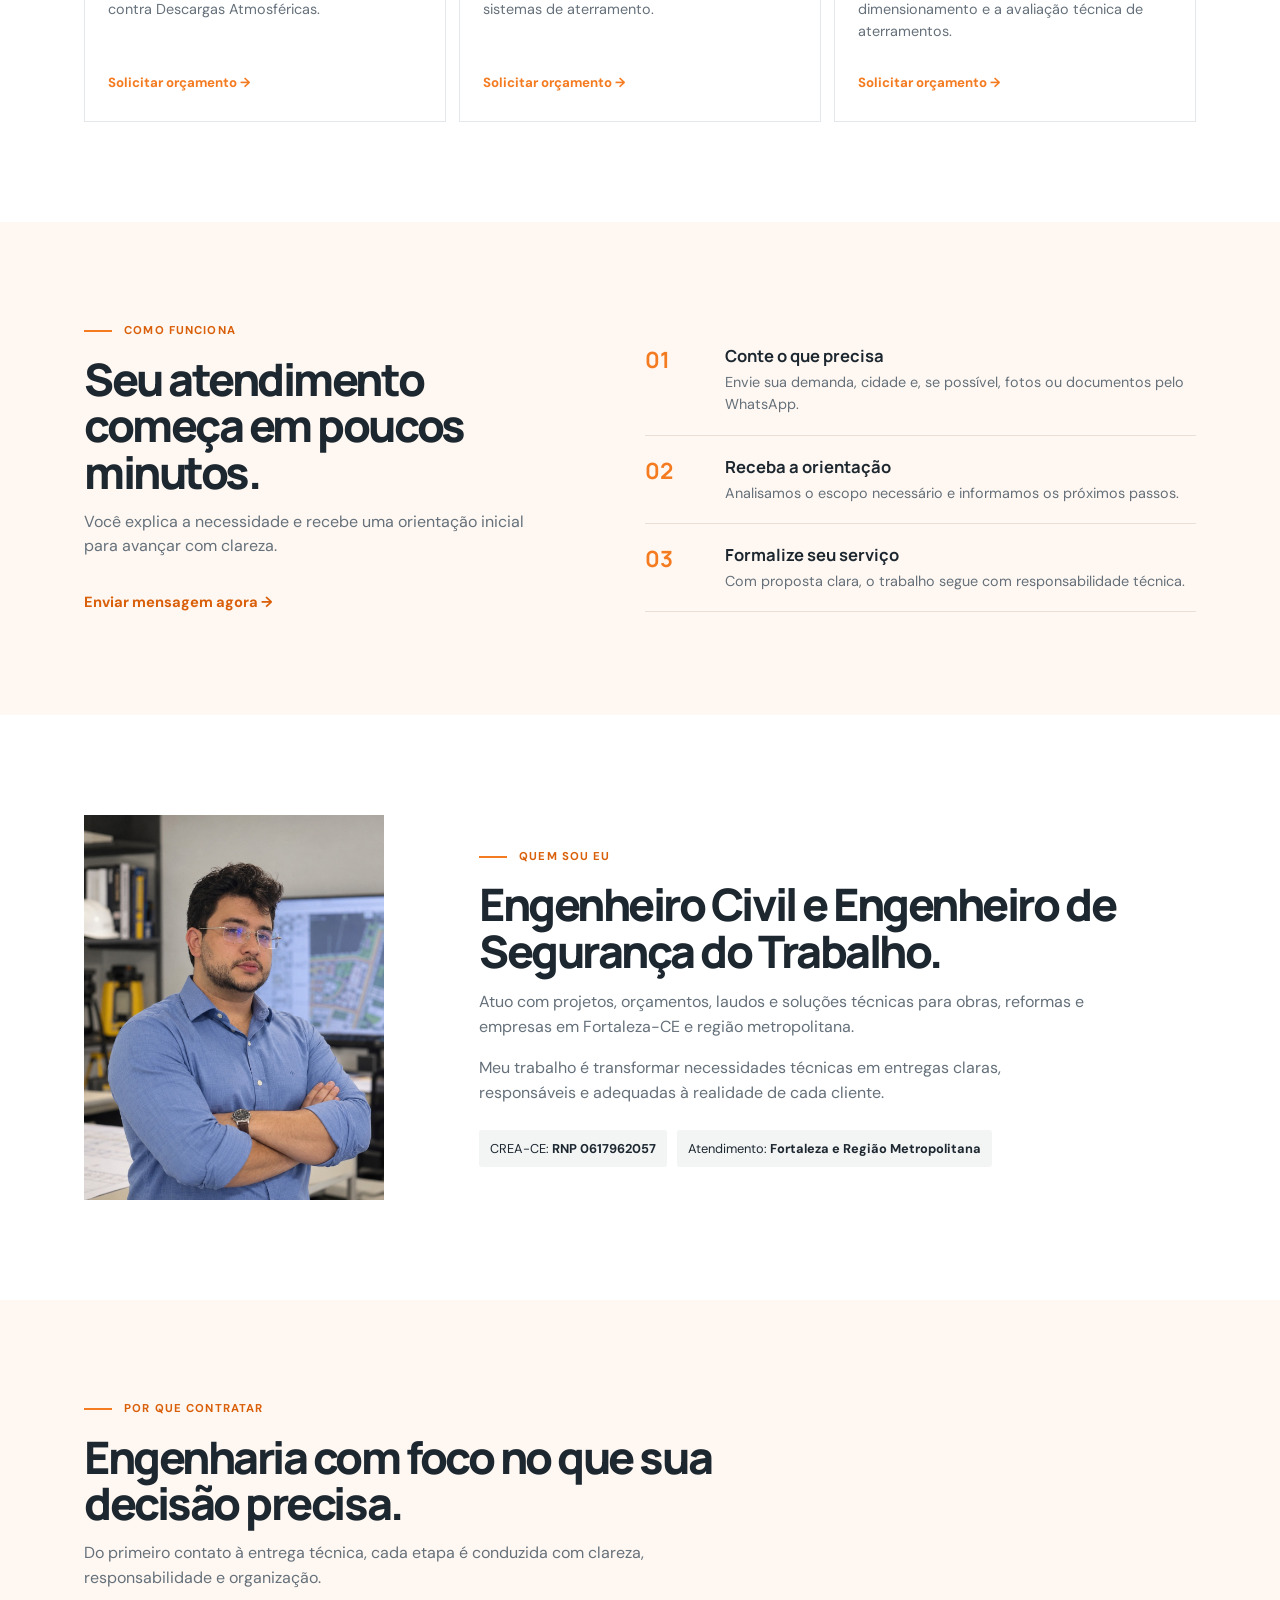
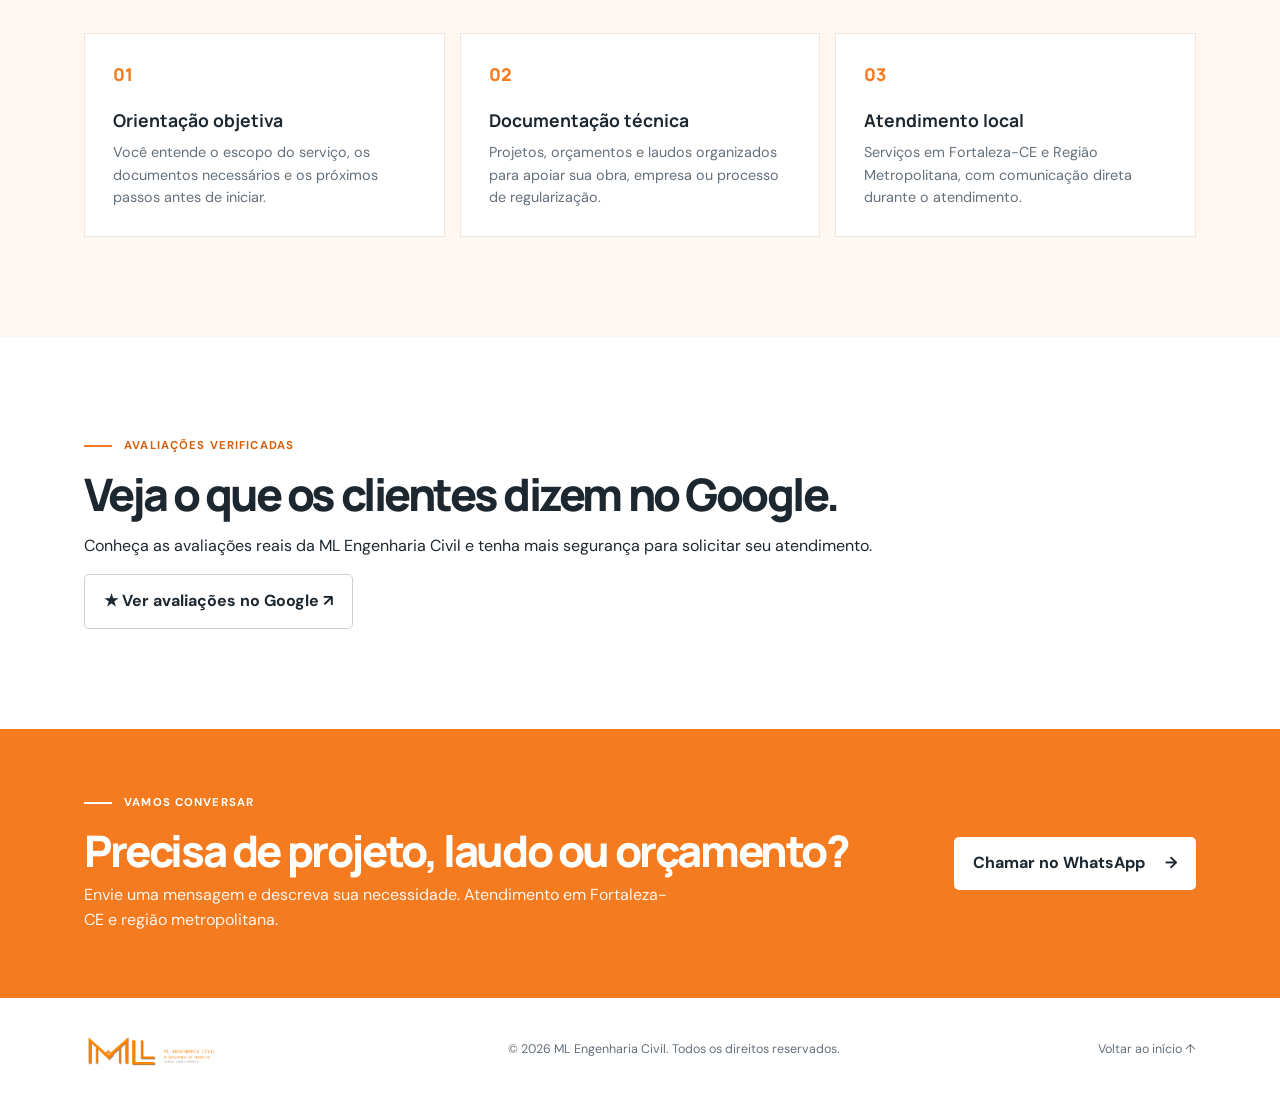
==== commit 09ff9df8: "Update index.html" ====
--- a/index.html
+++ b/index.html
@@ -86,6 +86,16 @@
 
       <section class="testimonials section" id="diferenciais"><div class="container"><div class="section-heading"><p class="eyebrow"><span></span> Por que contratar</p><h2>Engenharia com foco no que sua decisão precisa.</h2><p>Do primeiro contato à entrega técnica, cada etapa é conduzida com clareza, responsabilidade e organização.</p></div><div class="testimonial-grid"><article class="difference-card"><span>01</span><h3>Orientação objetiva</h3><p>Você entende o escopo do serviço, os documentos necessários e os próximos passos antes de iniciar.</p></article><article class="difference-card"><span>02</span><h3>Documentação técnica</h3><p>Projetos, orçamentos e laudos organizados para apoiar sua obra, empresa ou processo de regularização.</p></article><article class="difference-card"><span>03</span><h3>Atendimento local</h3><p>Serviços em Fortaleza-CE e Região Metropolitana, com comunicação direta durante o atendimento.</p></article></div></div></section>
 
+     <section class="google-reviews section">
+  <div class="container">
+    <p class="eyebrow"><span></span> Avaliações verificadas</p>
+    <h2>Veja o que os clientes dizem no Google.</h2>
+    <p>Conheça as avaliações reais da ML Engenharia Civil e tenha mais segurança para solicitar seu atendimento.</p>
+    <a class="button button-secondary" href="https://www.google.com/search?q=ML+Engenharia+Civil+Fortaleza" target="_blank">
+      ★ Ver avaliações no Google ↗
+    </a>
+  </div>
+</section>
       <section class="contact" id="contato"><div class="container contact-box"><div><p class="eyebrow light"><span></span> Vamos conversar</p><h2>Precisa de projeto, laudo ou orçamento?</h2><p>Envie uma mensagem e descreva sua necessidade. Atendimento em Fortaleza-CE e região metropolitana.</p></div><a class="button button-white whatsapp-link" href="#contato">Chamar no WhatsApp <span>→</span></a></div></section>
     </main>
 
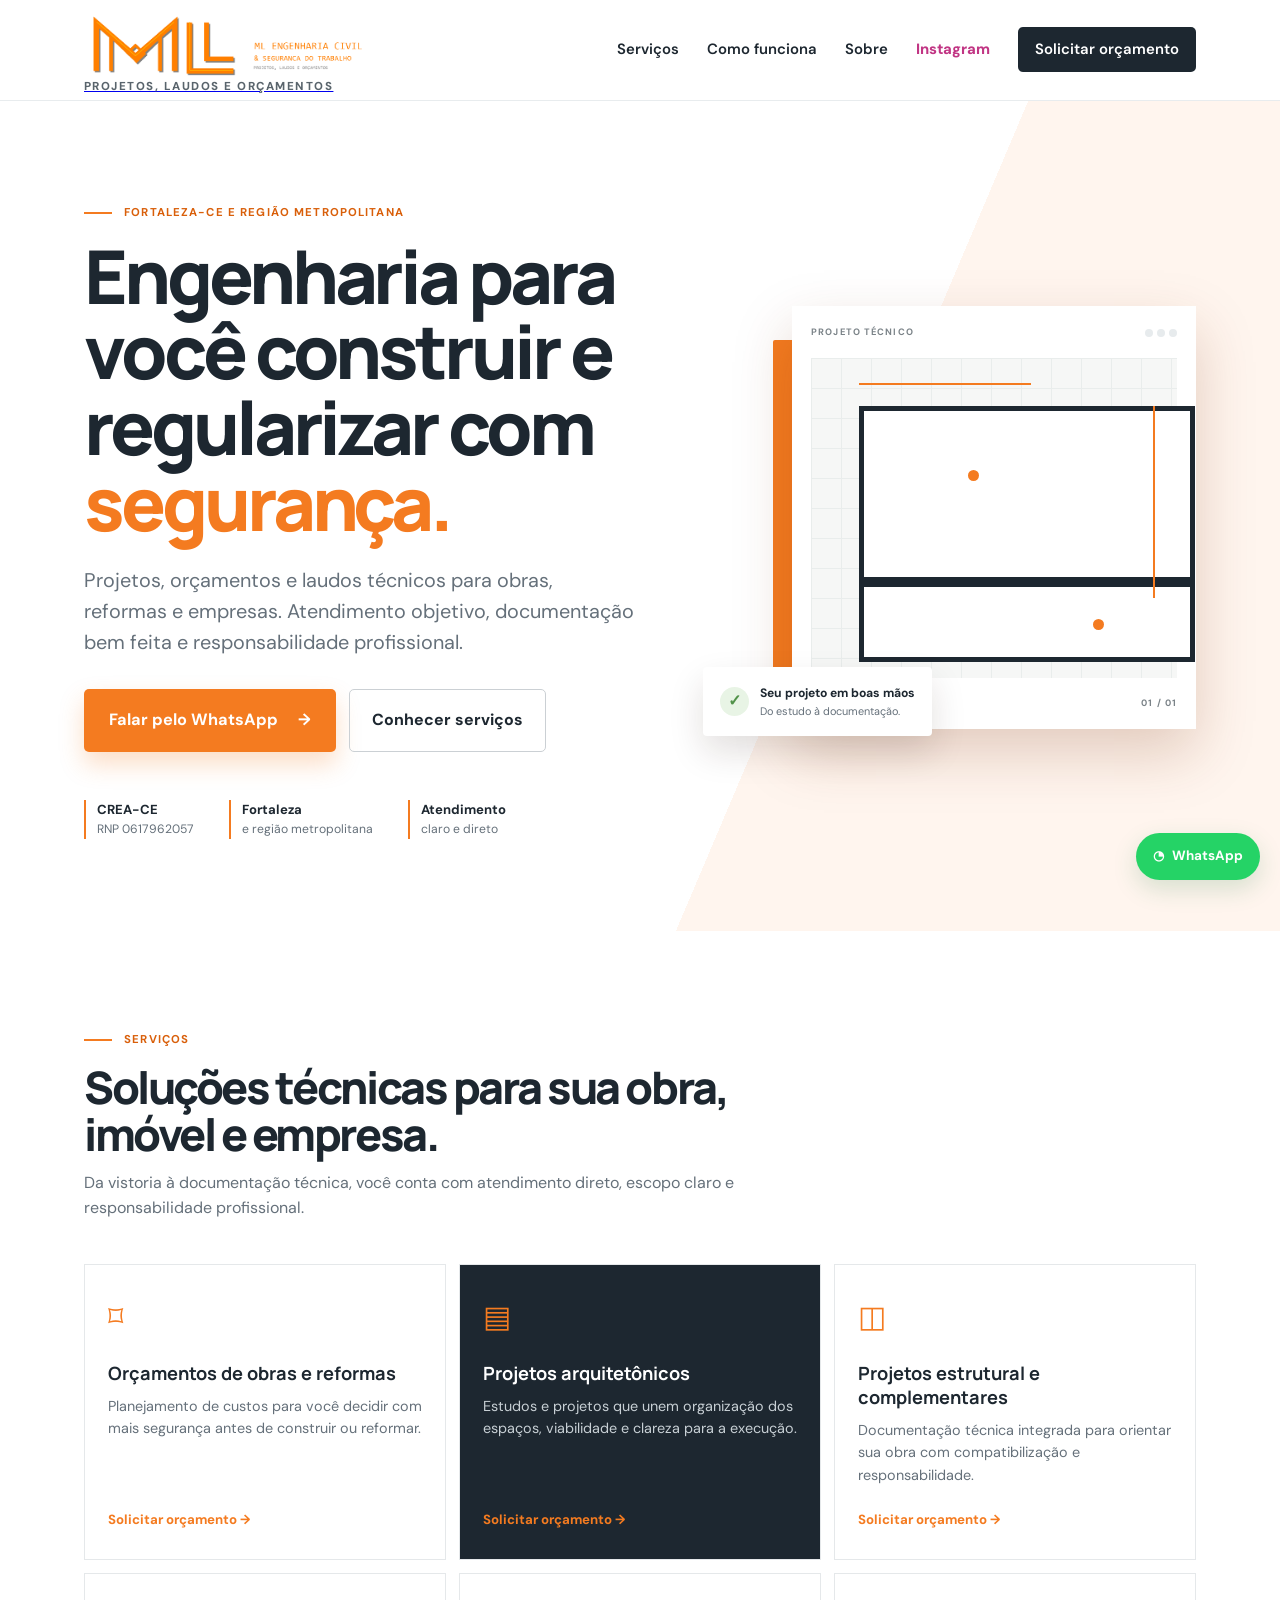
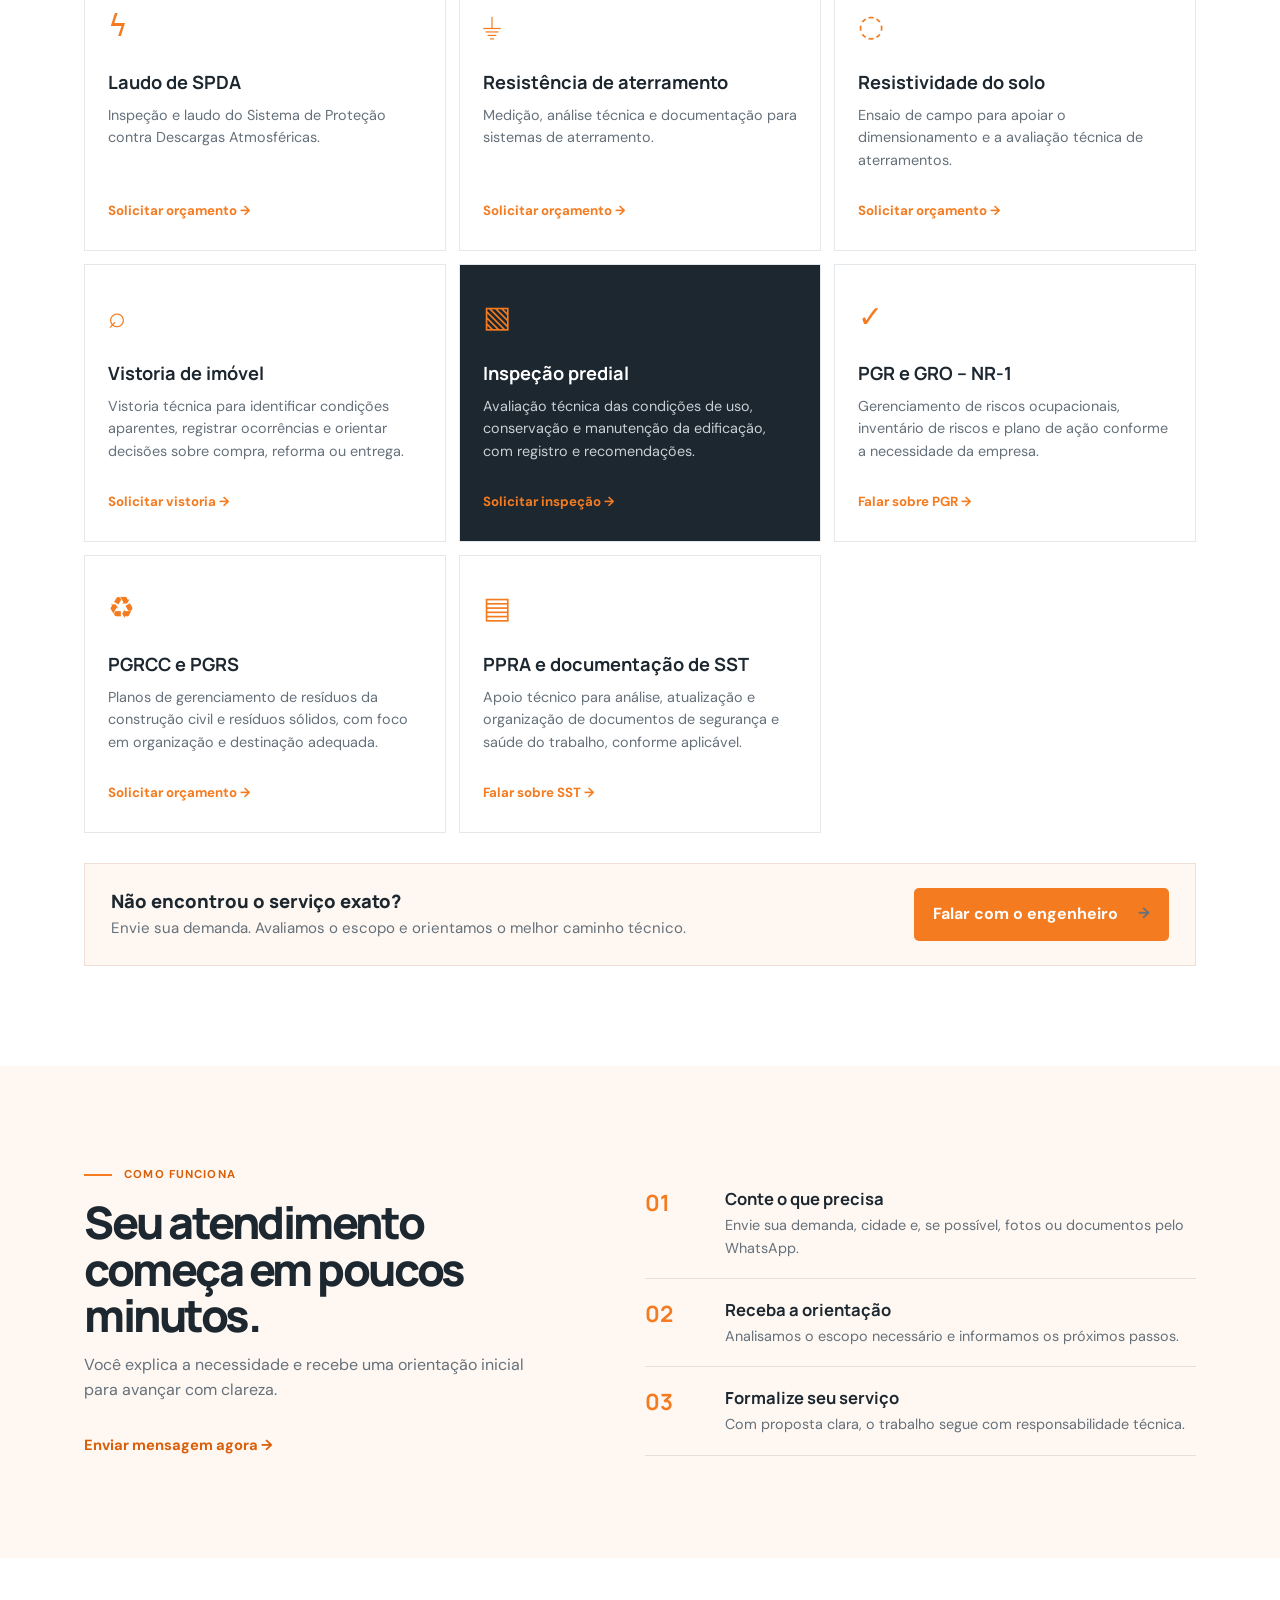
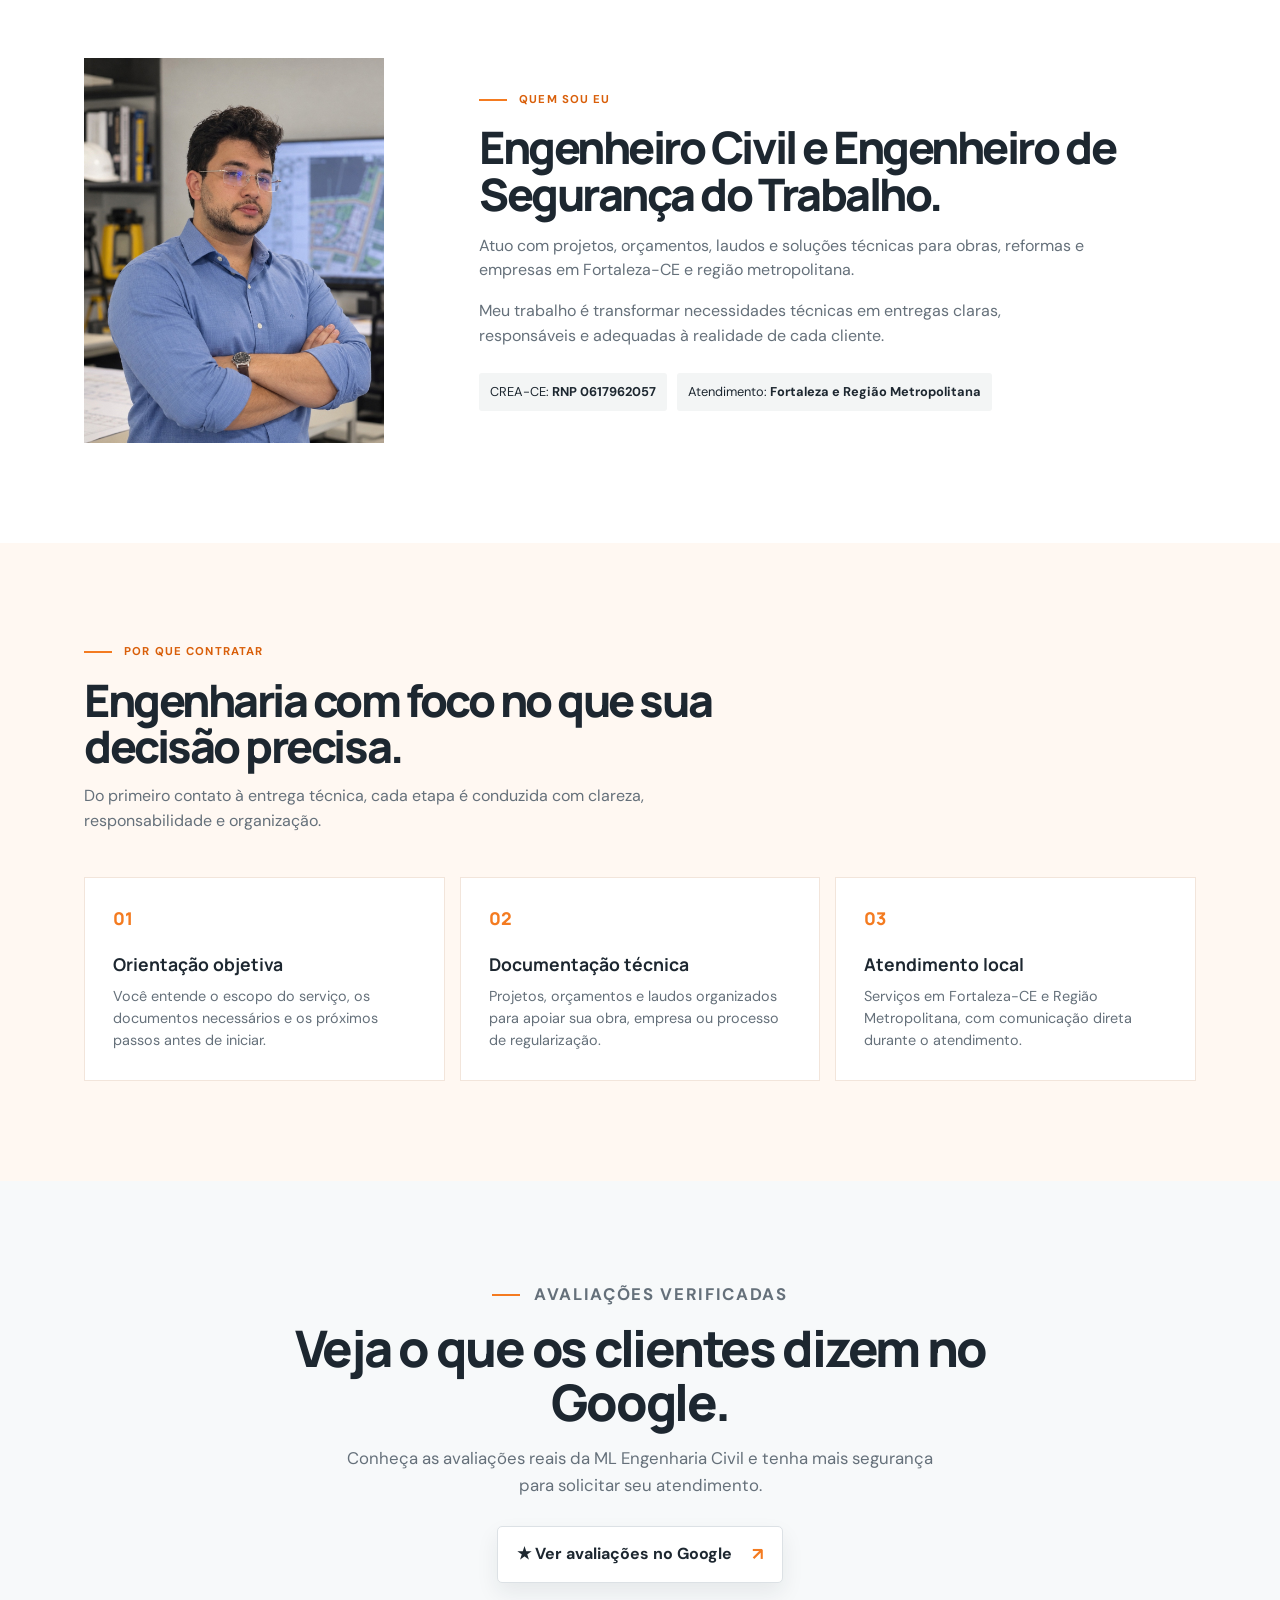
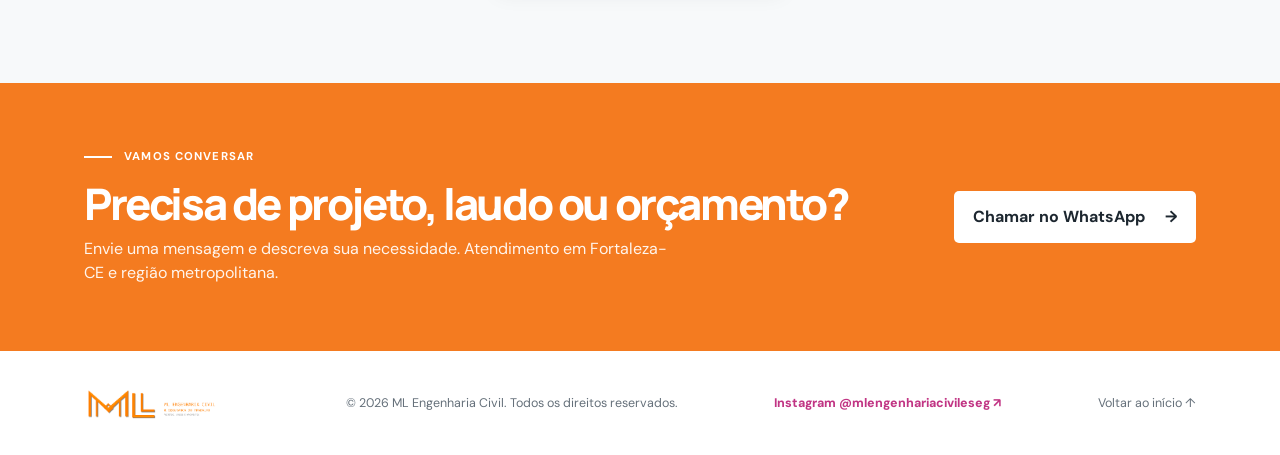
==== commit c128f122: "Add files via upload" ====
--- a/index.html
+++ b/index.html
@@ -3,7 +3,7 @@
   <head>
     <meta charset="UTF-8" />
     <meta name="viewport" content="width=device-width, initial-scale=1.0" />
-    <meta name="description" content="ML Engenharia Civil em Fortaleza-CE: projetos, orçamentos, laudos de SPDA, aterramento e segurança do trabalho." />
+    <meta name="description" content="ML Engenharia Civil em Fortaleza-CE: projetos, orçamentos, vistorias, inspeções prediais, laudos, SPDA, aterramento e segurança do trabalho." />
     <meta name="theme-color" content="#f47b20" />
     <title>ML Engenharia Civil | Projetos, Laudos e Orçamentos</title>
     <link rel="preconnect" href="https://fonts.googleapis.com" />
@@ -24,7 +24,7 @@
           <a href="#servicos">Serviços</a>
           <a href="#como-funciona">Como funciona</a>
           <a href="#sobre">Sobre</a>
-          <a href="https://www.instagram.com/mlengenhariacivileseg/" target="_blank">Instagram</a>
+          <a class="instagram-nav" href="https://www.instagram.com/mlengenhariacivileseg/" target="_blank" rel="noopener noreferrer" aria-label="Abrir Instagram da ML Engenharia Civil">Instagram</a>
           <a class="nav-cta whatsapp-link" href="#contato">Solicitar orçamento</a>
         </nav>
       </div>
@@ -61,7 +61,7 @@
 
       <section class="services section" id="servicos">
         <div class="container">
-          <div class="section-heading"><p class="eyebrow"><span></span> Serviços</p><h2>Soluções técnicas para sua obra e sua empresa.</h2><p>Escolha o que você precisa. O primeiro contato é simples e sem compromisso.</p></div>
+          <div class="section-heading"><p class="eyebrow"><span></span> Serviços</p><h2>Soluções técnicas para sua obra, imóvel e empresa.</h2><p>Da vistoria à documentação técnica, você conta com atendimento direto, escopo claro e responsabilidade profissional.</p></div>
           <div class="service-grid">
             <article class="service-card"><div class="icon">⌑</div><h3>Orçamentos de obras e reformas</h3><p>Planejamento de custos para você decidir com mais segurança antes de construir ou reformar.</p><a class="whatsapp-link" href="#contato" data-service="Orçamento de obra ou reforma">Solicitar orçamento →</a></article>
             <article class="service-card featured"><div class="icon">▤</div><h3>Projetos arquitetônicos</h3><p>Estudos e projetos que unem organização dos espaços, viabilidade e clareza para a execução.</p><a class="whatsapp-link" href="#contato" data-service="Projeto arquitetônico">Solicitar orçamento →</a></article>
@@ -69,7 +69,13 @@
             <article class="service-card"><div class="icon">ϟ</div><h3>Laudo de SPDA</h3><p>Inspeção e laudo do Sistema de Proteção contra Descargas Atmosféricas.</p><a class="whatsapp-link" href="#contato" data-service="Laudo de SPDA">Solicitar orçamento →</a></article>
             <article class="service-card"><div class="icon">⏚</div><h3>Resistência de aterramento</h3><p>Medição, análise técnica e documentação para sistemas de aterramento.</p><a class="whatsapp-link" href="#contato" data-service="Laudo de resistência de aterramento">Solicitar orçamento →</a></article>
             <article class="service-card"><div class="icon">◌</div><h3>Resistividade do solo</h3><p>Ensaio de campo para apoiar o dimensionamento e a avaliação técnica de aterramentos.</p><a class="whatsapp-link" href="#contato" data-service="Ensaio de resistividade do solo">Solicitar orçamento →</a></article>
+            <article class="service-card"><div class="icon">⌕</div><h3>Vistoria de imóvel</h3><p>Vistoria técnica para identificar condições aparentes, registrar ocorrências e orientar decisões sobre compra, reforma ou entrega.</p><a class="whatsapp-link" href="#contato" data-service="Vistoria de imóvel">Solicitar vistoria →</a></article>
+            <article class="service-card featured"><div class="icon">▧</div><h3>Inspeção predial</h3><p>Avaliação técnica das condições de uso, conservação e manutenção da edificação, com registro e recomendações.</p><a class="whatsapp-link" href="#contato" data-service="Inspeção predial">Solicitar inspeção →</a></article>
+            <article class="service-card"><div class="icon">✓</div><h3>PGR e GRO – NR-1</h3><p>Gerenciamento de riscos ocupacionais, inventário de riscos e plano de ação conforme a necessidade da empresa.</p><a class="whatsapp-link" href="#contato" data-service="PGR e GRO – NR-1">Falar sobre PGR →</a></article>
+            <article class="service-card"><div class="icon">♻</div><h3>PGRCC e PGRS</h3><p>Planos de gerenciamento de resíduos da construção civil e resíduos sólidos, com foco em organização e destinação adequada.</p><a class="whatsapp-link" href="#contato" data-service="PGRCC ou PGRS">Solicitar orçamento →</a></article>
+            <article class="service-card"><div class="icon">▤</div><h3>PPRA e documentação de SST</h3><p>Apoio técnico para análise, atualização e organização de documentos de segurança e saúde do trabalho, conforme aplicável.</p><a class="whatsapp-link" href="#contato" data-service="PPRA e documentação de SST">Falar sobre SST →</a></article>
           </div>
+          <div class="services-cta"><div><strong>Não encontrou o serviço exato?</strong><span>Envie sua demanda. Avaliamos o escopo e orientamos o melhor caminho técnico.</span></div><a class="button button-primary whatsapp-link" href="#contato">Falar com o engenheiro <span>→</span></a></div>
         </div>
       </section>
 
@@ -86,20 +92,12 @@
 
       <section class="testimonials section" id="diferenciais"><div class="container"><div class="section-heading"><p class="eyebrow"><span></span> Por que contratar</p><h2>Engenharia com foco no que sua decisão precisa.</h2><p>Do primeiro contato à entrega técnica, cada etapa é conduzida com clareza, responsabilidade e organização.</p></div><div class="testimonial-grid"><article class="difference-card"><span>01</span><h3>Orientação objetiva</h3><p>Você entende o escopo do serviço, os documentos necessários e os próximos passos antes de iniciar.</p></article><article class="difference-card"><span>02</span><h3>Documentação técnica</h3><p>Projetos, orçamentos e laudos organizados para apoiar sua obra, empresa ou processo de regularização.</p></article><article class="difference-card"><span>03</span><h3>Atendimento local</h3><p>Serviços em Fortaleza-CE e Região Metropolitana, com comunicação direta durante o atendimento.</p></article></div></div></section>
 
-     <section class="google-reviews section">
-  <div class="container">
-    <p class="eyebrow"><span></span> Avaliações verificadas</p>
-    <h2>Veja o que os clientes dizem no Google.</h2>
-    <p>Conheça as avaliações reais da ML Engenharia Civil e tenha mais segurança para solicitar seu atendimento.</p>
-    <a class="button button-secondary" href="https://www.google.com/search?q=ML+Engenharia+Civil+Fortaleza" target="_blank">
-      ★ Ver avaliações no Google ↗
-    </a>
-  </div>
-</section>
+      <section class="google-reviews section" aria-labelledby="avaliacoes-google"><div class="container"><p class="eyebrow"><span></span> Avaliações verificadas</p><h2 id="avaliacoes-google">Veja o que os clientes dizem no Google.</h2><p>Conheça as avaliações reais da ML Engenharia Civil e tenha mais segurança para solicitar seu atendimento.</p><a class="button button-google" href="https://www.google.com/search?sca_esv=575abdecf4205f8a&sxsrf=AKL5yDhZG40NDTikiE7v04-J415m7J5Ewg%3A1793970749160&q=ML%20Engenharia%20Civil&stick=H4sIAAAAAAAAAONgU1I1qDAytEgzTTM2NjM1NzYyNEmxMqiwSEtKS0xMMTEwSzNOMTNNW8Qq7Ouj4JqXnpqXkViUmajgnFmWmQMAAI9qrj8AAAA&mat=CctFqCR_3rUd&ved=2ahUKEwi9vPbptfOXAxV2kZUCHapBJZIQrMcEegQIFhAC" target="_blank" rel="noopener noreferrer">★ Ver avaliações no Google <span>↗</span></a></div></section>
+
       <section class="contact" id="contato"><div class="container contact-box"><div><p class="eyebrow light"><span></span> Vamos conversar</p><h2>Precisa de projeto, laudo ou orçamento?</h2><p>Envie uma mensagem e descreva sua necessidade. Atendimento em Fortaleza-CE e região metropolitana.</p></div><a class="button button-white whatsapp-link" href="#contato">Chamar no WhatsApp <span>→</span></a></div></section>
     </main>
 
-    <footer><div class="container footer"><img src="assets/logo_ml_engenharia.png" alt="ML Engenharia Civil" /><p>© <span id="year"></span> ML Engenharia Civil. Todos os direitos reservados.</p><a href="#inicio">Voltar ao início ↑</a></div></footer>
+    <footer><div class="container footer"><img src="assets/logo_ml_engenharia.png" alt="ML Engenharia Civil" /><p>© <span id="year"></span> ML Engenharia Civil. Todos os direitos reservados.</p><a class="instagram-footer" href="https://www.instagram.com/mlengenhariacivileseg/" target="_blank" rel="noopener noreferrer">Instagram @mlengenhariacivileseg ↗</a><a href="#inicio">Voltar ao início ↑</a></div></footer>
     <a class="floating-whatsapp whatsapp-link" href="#contato" aria-label="Falar pelo WhatsApp">◔<span>WhatsApp</span></a>
     <script src="script.js"></script>
   </body>
--- a/updates.css
+++ b/updates.css
@@ -1,5 +1,14 @@
 /* Conteúdo acrescentado para a apresentação profissional da ML Engenharia Civil. */
 .service-grid { grid-template-columns: repeat(3, 1fr); }
+.topbar { height: 100px; box-shadow: 0 1px 0 #e8ecee; }
+.brand { display: flex; flex-direction: column; align-items: flex-start; }
+.brand img { width: 350px; }
+.brand-tagline { margin-top: -5px; color: #59646c; font-size: .72rem; font-weight: 800; letter-spacing: .13em; text-transform: uppercase; }
+.hero { padding-top: 104px; padding-bottom: 92px; }
+.hero h1 { max-width: 800px; font-size: clamp(3.35rem, 5.8vw, 5.6rem); line-height: 1.02; }
+.hero .lead { max-width: 690px; font-size: 1.24rem; line-height: 1.55; }
+.hero .button-primary { padding: 18px 25px; font-size: 1.02rem; box-shadow: 0 12px 24px #f47b2040; }
+.hero .button-secondary { padding: 18px 22px; font-size: 1rem; }
 .profile-photo { height: 385px; overflow: hidden; background: #f3f5f5; }
 .profile-photo img { display: block; width: 100%; height: 100%; object-fit: cover; object-position: center 32%; }
 .testimonials { background: #fff8f2; }
@@ -14,24 +23,22 @@
 .difference-card p { margin: 0; color: var(--muted); font-size: .9rem; }
 @media (max-width: 850px) { .service-grid, .testimonial-grid { grid-template-columns: repeat(2, 1fr); } }
 @media (max-width: 520px) { .service-grid, .testimonial-grid { grid-template-columns: 1fr; } }
+@media (max-width: 850px) { .topbar { height: 82px; } .brand img { width: 280px; } .hero { padding-top: 74px; padding-bottom: 70px; } }
+@media (max-width: 520px) { .brand img { width: 225px; } .brand-tagline { font-size: .55rem; } .hero h1 { font-size: 2.9rem; } .hero .lead { font-size: 1.06rem; } }
 
-.brand img { width: 290px; }
+.instagram-nav { color: #c13584 !important; font-weight: 800 !important; }
+.instagram-footer { color: #c13584 !important; font-weight: 800; }
 
-@media (max-width: 520px) {
-  .brand img { width: 210px; }
-}
+.google-reviews { background: #f7f9fa; text-align: center; }
+.google-reviews .container { max-width: 760px; }
+.google-reviews .eyebrow { margin-bottom: 14px; }
+.google-reviews h2 { font: 800 clamp(2rem, 4vw, 3.15rem)/1.08 Manrope, sans-serif; letter-spacing: -.045em; margin: 0 auto 16px; }
+.google-reviews p { color: var(--muted); font-size: 1.05rem; margin: 0 auto 28px; max-width: 610px; }
+.button-google { background: #fff; border: 1px solid #dce1e5; color: var(--ink); box-shadow: 0 10px 22px #1d273014; }
+.button-google span { color: var(--orange); font-size: 1.1rem; }
 
-.brand {
-  display: flex;
-  flex-direction: column;
-  align-items: flex-start;
-}
-
-.brand-tagline {
-  margin-top: -5px;
-  color: #59646c;
-  font-size: .72rem;
-  font-weight: 800;
-  letter-spacing: .13em;
-  text-transform: uppercase;
-}
+.services-cta { margin-top: 30px; padding: 24px 26px; border: 1px solid #f0dfd4; background: #fff8f2; display: flex; gap: 22px; align-items: center; justify-content: space-between; }
+.services-cta strong, .services-cta span { display: block; }
+.services-cta strong { font: 800 1.15rem Manrope, sans-serif; margin-bottom: 3px; }
+.services-cta span { color: var(--muted); font-size: .94rem; }
+@media (max-width: 650px) { .services-cta { align-items: stretch; flex-direction: column; } .services-cta .button { width: 100%; } }
